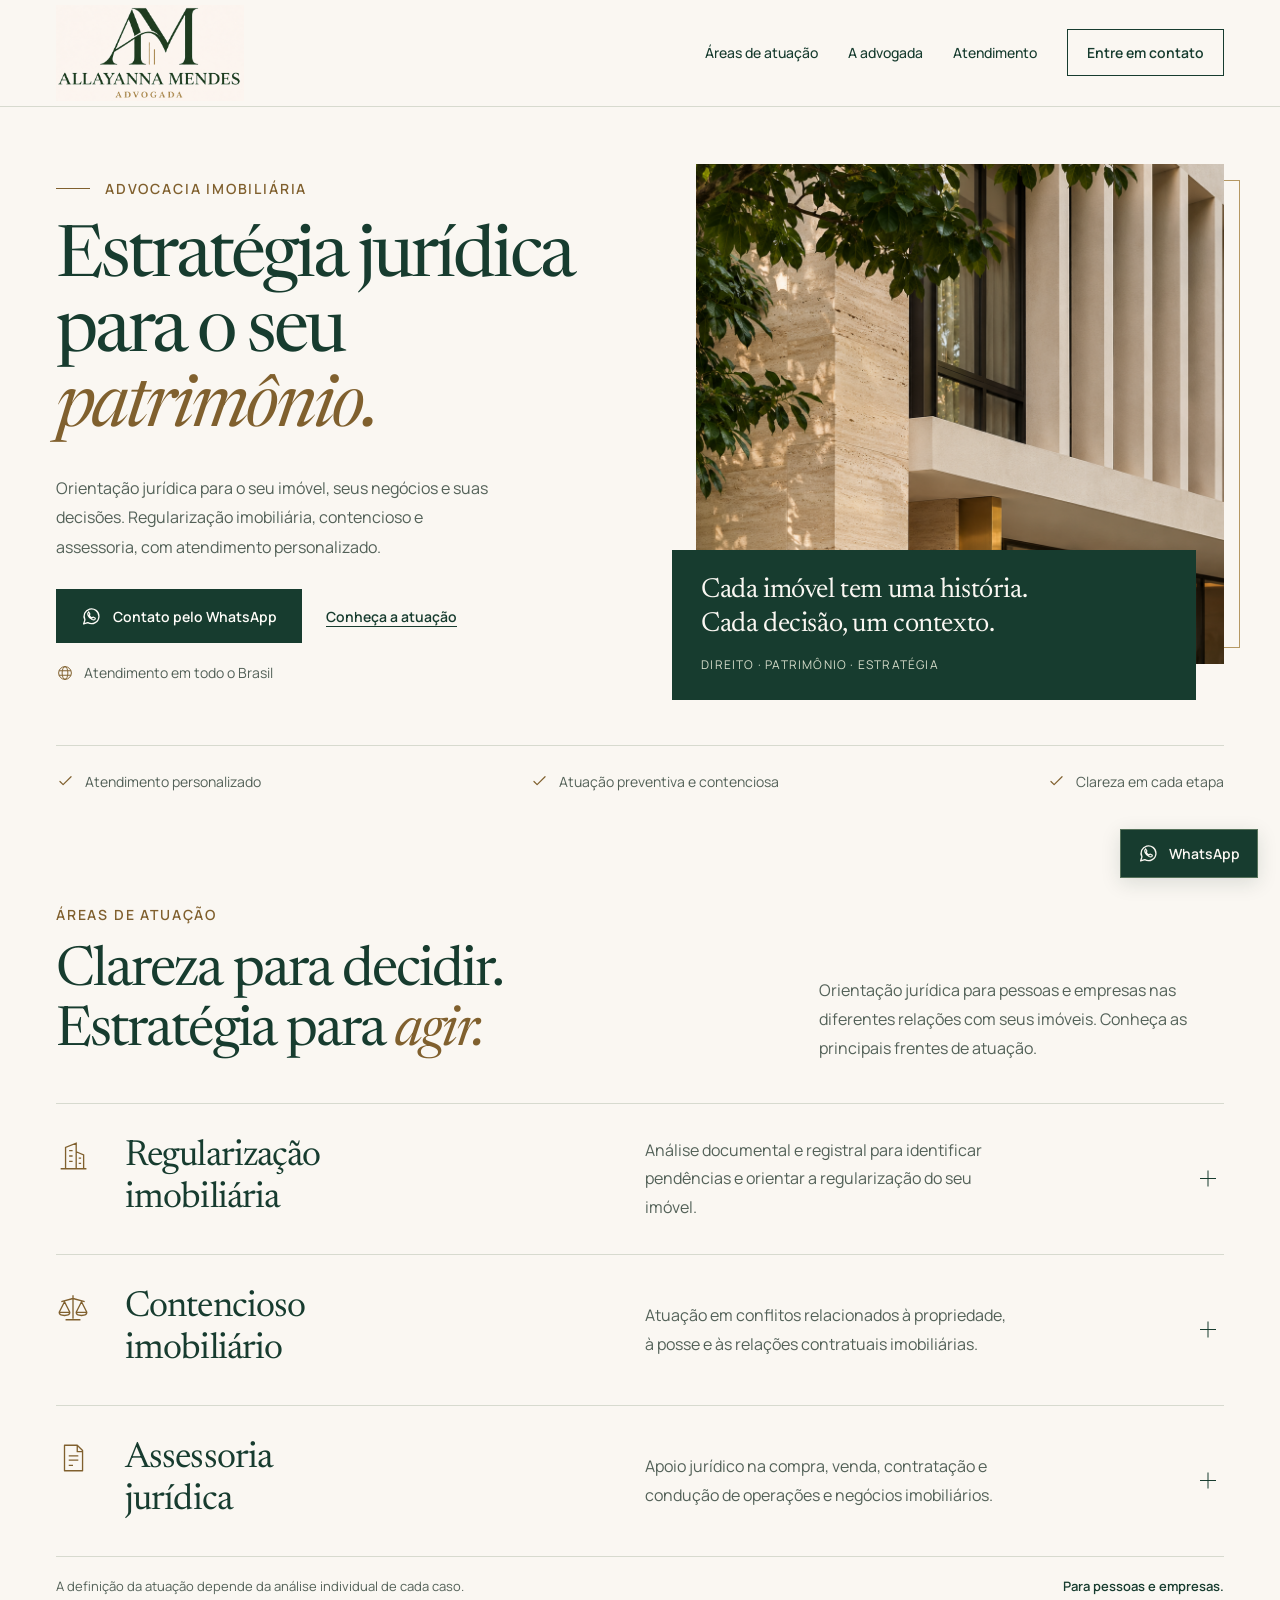
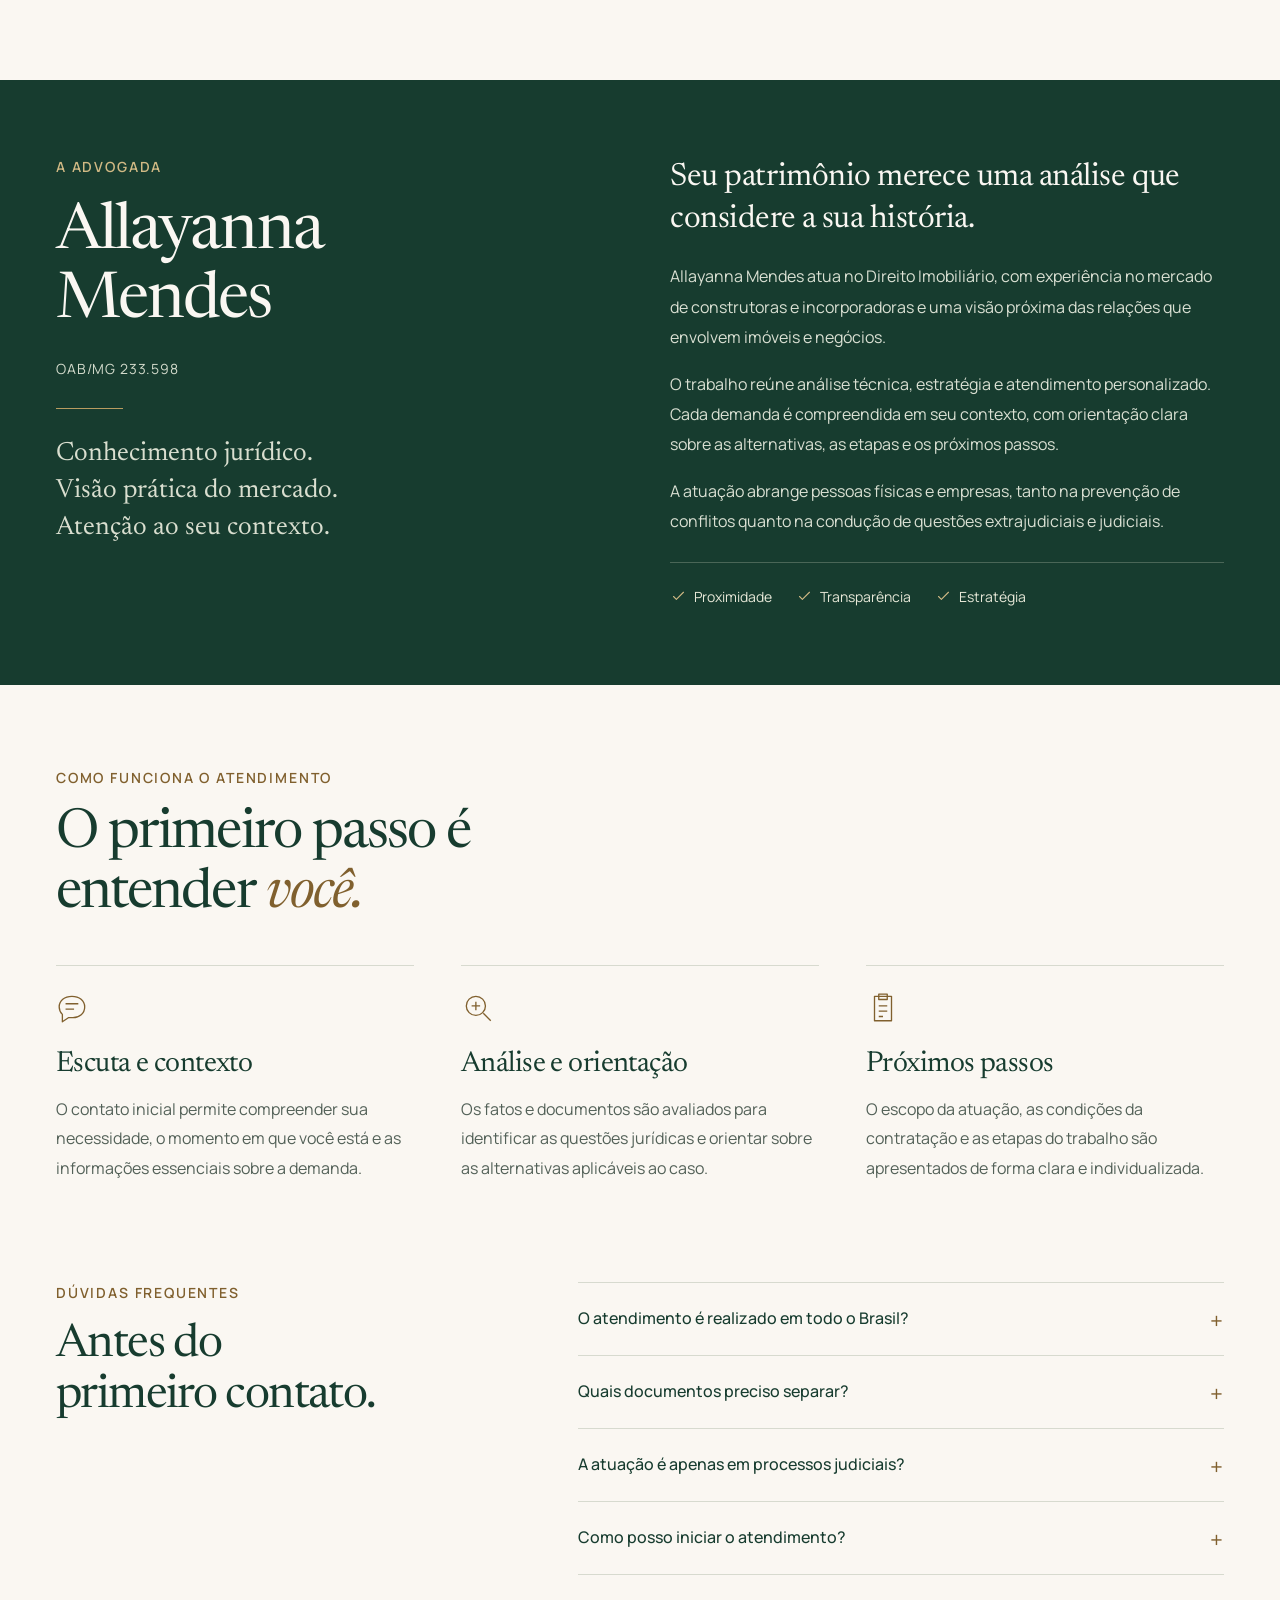
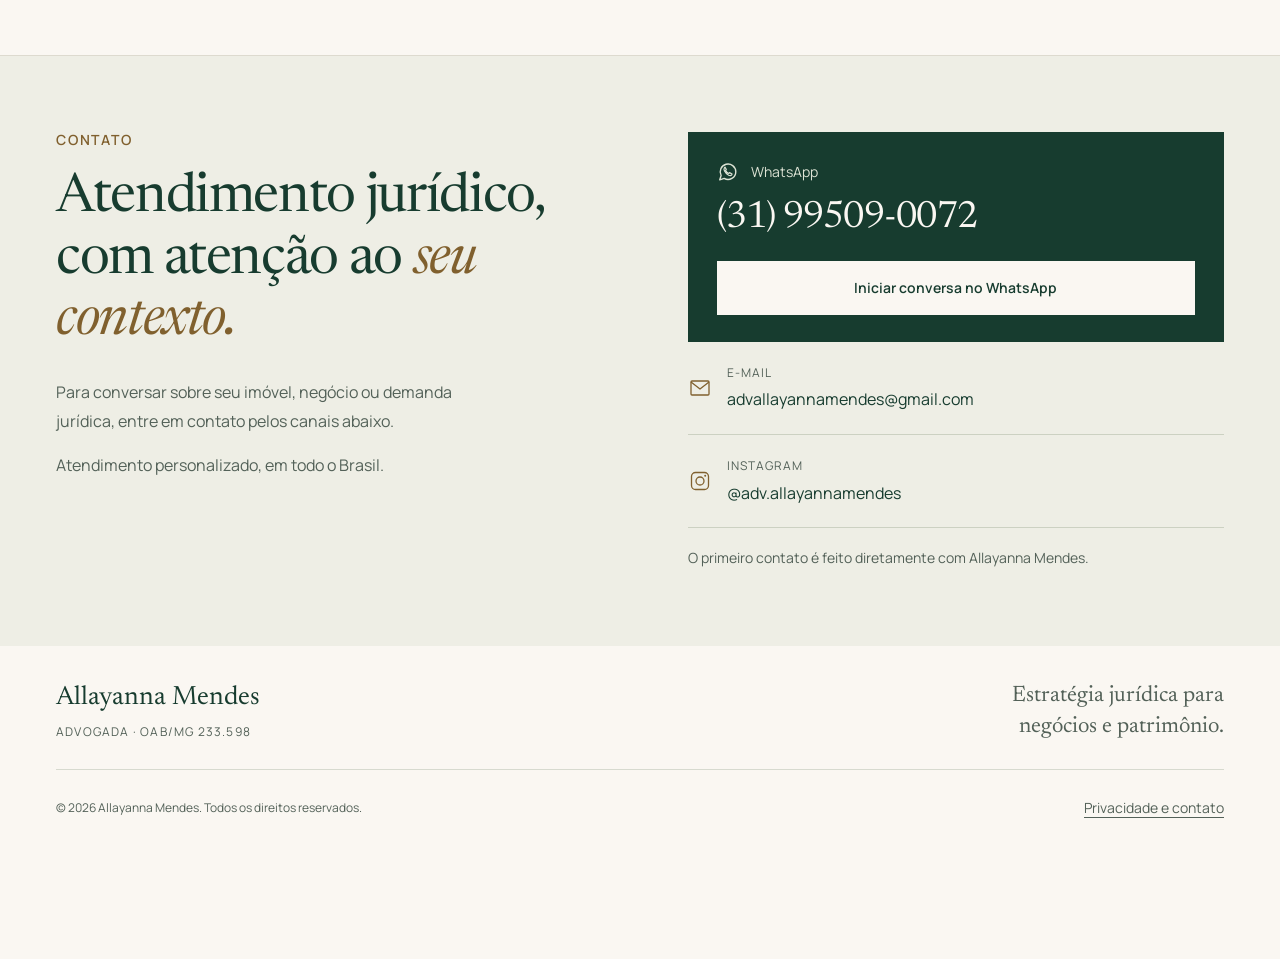
==== index.html @ 74da240c "Add files via upload" ====
<!doctype html>
<html lang="pt-BR">
<head>
  <meta charset="utf-8">
  <meta name="viewport" content="width=device-width,initial-scale=1">
  <meta name="theme-color" content="#173c2f">
  <title>Allayanna Mendes | Advogada · Direito Imobiliário</title>
  <meta name="description" content="Advocacia imobiliária com atendimento personalizado em todo o Brasil. Regularização de imóveis, contencioso e assessoria jurídica. Allayanna Mendes, OAB/MG 233.598.">
  <meta property="og:type" content="website">
  <meta property="og:locale" content="pt_BR">
  <meta property="og:title" content="Allayanna Mendes · Advogada">
  <meta property="og:description" content="Estratégia jurídica para negócios e patrimônio imobiliário. Atendimento personalizado em todo o Brasil.">
  <meta name="color-scheme" content="light">
  <meta name="site-version" content="2026.11.19-r2">
  <meta property="og:site_name" content="Allayanna Mendes · Advogada">
  <meta property="og:url" content="https://labuxa.github.io/allayannamendes/">
  <meta name="twitter:card" content="summary">
  <link rel="canonical" href="https://labuxa.github.io/allayannamendes/">
  <link rel="icon" href="data:,">
  <script type="application/ld+json">{"@context":"https://schema.org","@graph":[{"@type":"WebSite","@id":"https://labuxa.github.io/allayannamendes/#website","url":"https://labuxa.github.io/allayannamendes/","name":"Allayanna Mendes · Advogada","inLanguage":"pt-BR"},{"@type":"Person","@id":"https://labuxa.github.io/allayannamendes/#advogada","name":"Allayanna Mendes","jobTitle":"Advogada","url":"https://labuxa.github.io/allayannamendes/","telephone":"+5531995090072","email":"advallayannamendes@gmail.com","sameAs":["https://www.instagram.com/adv.allayannamendes/"]}]}</script>
  <style>
@font-face {
  font-family: Newsreader;
  src: url('[data-uri]') format('woff2');
  font-weight: 400;
  font-style: normal;
  font-display: swap;
}
@font-face {
  font-family: Newsreader;
  src: url('[data-uri]') format('woff2');
  font-weight: 400;
  font-style: italic;
  font-display: swap;
}
@font-face {
  font-family: Manrope;
  src: url('[data-uri]') format('woff2');
  font-weight: 200 800;
  font-style: normal;
  font-display: swap;
}
:root {
  --paper: #faf7f2;
  --white: #fffdf9;
  --ink: #173c2f;
  --green: #173c2f;
  --forest: #102e24;
  --gold: #a68042;
  --gold-text: #80602e;
  --muted: #536158;
  --line: #d7dacf;
  --soft: #eeeee5;
  --serif: Newsreader, Georgia, serif;
  --sans: Manrope, Arial, sans-serif;
  --header-height: 105px;
  --anchor-gap: 24px;
  --page: 1232px;
}
* { box-sizing: border-box; }
html { scroll-padding-top: calc(var(--header-height) + var(--anchor-gap)); }
body {
  margin: 0;
  color: var(--ink);
  background: var(--paper);
  font: 1rem/1.8 var(--sans);
  -webkit-font-smoothing: antialiased;
}
button, input, select, textarea { font: inherit; }
button, a, summary { -webkit-tap-highlight-color: transparent; }
button, summary { cursor: pointer; }
button, a { touch-action: manipulation; }
a { color: inherit; text-underline-offset: .25em; }
img { display: block; max-width: 100%; }
svg { display: block; flex-shrink: 0; }
[hidden] { display: none !important; }
h1, h2, h3, p { margin: 0; }
h1, h2, h3 { font-family: var(--serif); font-weight: 400; font-synthesis: none; }
p + p { margin-top: 1rem; }
em { font-weight: 400; }
::selection { background: #d6d9be; color: var(--forest); }
:where(a, button, summary):focus-visible { outline: 3px solid var(--gold-text); outline-offset: 5px; }
:where(.section-anchor, main, #inicio):focus { outline: none; }
.about-section :focus-visible, .contact-main :focus-visible { outline-color: #e4d1a4; }
.wrap { width: min(var(--page), calc(100% - 112px)); margin-inline: auto; }
.section-anchor { scroll-margin: 0; }
.eyebrow { font: 600 .875rem/1.5 var(--sans); letter-spacing: .13em; text-transform: uppercase; color: var(--gold-text); }
.eyebrow-line { display: flex; align-items: center; gap: 15px; }
.eyebrow-line::before { content: ''; width: 34px; height: 1px; background: currentColor; }
.section-title { font-size: clamp(2.7rem, 4.3vw, 4rem); line-height: 1.09; letter-spacing: -.035em; }
.section-title em { color: var(--gold-text); }
.button { display: inline-flex; align-items: center; justify-content: center; gap: 11px; min-height: 54px; padding: 14px 24px; border: 1px solid var(--green); background: var(--green); color: var(--white); font: 600 .875rem/1.5 var(--sans); text-align: center; text-decoration: none; transition: background .18s, border-color .18s; }
.button:hover { background: var(--forest); border-color: var(--forest); }
.text-link { display: inline-flex; align-items: center; min-height: 44px; font-size: .875rem; font-weight: 600; text-decoration-thickness: 1px; }
.skip { position: fixed; top: -100px; left: 16px; z-index: 100; padding: 12px 18px; background: var(--green); color: white; }
.skip:focus { top: 16px; }
.site-header { position: sticky; top: 0; z-index: 30; background: rgba(250,247,242,.98); border-bottom: 1px solid var(--line); }
html:not(.js) { scroll-padding-top: 20px; }
html:not(.js) .site-header { position: static; }
.header-inner { position: relative; display: flex; align-items: center; justify-content: space-between; min-height: 104px; gap: 24px; }
.brand { display: block; width: 188px; flex: 0 0 188px; padding-block: 5px; text-decoration: none; }
.brand-visual { display: block; width: 100%; height: auto; overflow: hidden; }
.navigation { display: flex; align-items: center; gap: 30px; }
.navigation a { position: relative; display: inline-flex; align-items: center; min-height: 46px; color: var(--ink); font-size: .875rem; font-weight: 500; text-decoration: none; }
.navigation a:not(.nav-contact)::after { content: ''; position: absolute; right: 0; bottom: 4px; left: 0; height: 1px; background: var(--gold-text); transform: scaleX(0); transform-origin: left; transition: transform .18s; }
.navigation a:hover::after, .navigation a[aria-current='location']::after { transform: scaleX(1); }
.navigation .nav-contact { padding: 10px 19px; border: 1px solid var(--ink); font-weight: 600; }
.navigation .nav-contact:hover, .navigation .nav-contact[aria-current='location'] { color: var(--white); background: var(--green); }
.menu-toggle { display: none; width: 46px; height: 46px; flex: 0 0 46px; align-items: center; justify-content: center; padding: 0; border: 1px solid var(--line); color: var(--ink); background: transparent; }
.menu-toggle .close-icon { display: none; }
.menu-toggle[aria-expanded='true'] .menu-icon { display: none; }
.menu-toggle[aria-expanded='true'] .close-icon { display: block; }
.hero { padding: 57px 0 42px; overflow: hidden; }
.hero-grid { display: grid; grid-template-columns: 1.08fr 1fr; align-items: center; gap: 70px; }
.hero-copy, .hero-art { min-width: 0; }
.hero h1 { max-width: 650px; margin: 24px 0 26px; font-size: clamp(3.5rem, 5.55vw, 5.15rem); line-height: 1.055; letter-spacing: -.04em; }
.hero h1 em { color: var(--gold-text); }
.hero-description { max-width: 445px; color: var(--muted); line-height: 1.85; }
.hero-actions { display: flex; flex-wrap: wrap; align-items: center; gap: 24px; margin-top: 27px; }
.hero-caption { display: flex; align-items: center; gap: 10px; margin-top: 17px; color: var(--muted); font-size: .875rem; }
.hero-caption svg { color: var(--gold-text); }
.hero-art { position: relative; padding-bottom: 36px; }
.hero-art::before { content: ''; position: absolute; top: 16px; right: -16px; bottom: 52px; left: 20px; z-index: 0; border: 1px solid #b59863; }
.hero-photo { position: relative; width: 100%; height: 500px; object-fit: cover; object-position: 57% center; background: #d9d9c9; }
.image-note { position: absolute; right: 28px; bottom: 0; left: -24px; padding: 24px 29px; color: var(--paper); background: var(--green); }
.image-note p { max-width: 360px; font: 400 1.72rem/1.23 var(--serif); letter-spacing: -.015em; }
.image-note .small-label { display: block; margin-top: 12px; color: #d4dbc9; font-size: .75rem; letter-spacing: .1em; text-transform: uppercase; }
.hero-bottom { display: flex; align-items: center; justify-content: space-between; gap: 22px; margin-top: 45px; padding-top: 23px; border-top: 1px solid var(--line); color: var(--muted); font-size: .875rem; }
.hero-bottom span { display: flex; align-items: center; gap: 10px; }
.hero-bottom svg { color: var(--gold-text); }
.practice-section { padding: 68px 0 82px; }
.section-intro { display: grid; grid-template-columns: 1.18fr 1fr; align-items: end; gap: 80px; margin: 18px 0 40px; }
.section-intro p { max-width: 405px; margin-left: auto; color: var(--muted); }
.practice-list { border-top: 1px solid var(--line); }
.practice { border-bottom: 1px solid var(--line); }
.practice > summary { display: grid; grid-template-columns: 44px .95fr 1fr 32px; align-items: center; gap: 25px; min-height: 150px; padding: 30px 0; list-style: none; }
.practice > summary::-webkit-details-marker { display: none; }
.practice-symbol { align-self: start; margin-top: 5px; color: var(--gold-text); }
.practice-title { display: block; font: 400 2.25rem/1.15 var(--serif); letter-spacing: -.025em; }
.practice-summary { display: block; max-width: 365px; color: var(--muted); line-height: 1.8; }
.expand { position: relative; display: block; width: 32px; height: 32px; }
.expand::before, .expand::after { content: ''; position: absolute; top: 15px; left: 8px; width: 16px; height: 1px; background: var(--green); transition: transform .18s; }
.expand::after { transform: rotate(90deg); }
.practice[open] .expand::after { transform: rotate(0); }
.practice[open] > summary { padding-bottom: 23px; }
.practice > summary:hover .practice-title { color: var(--gold-text); }
.practice-details { padding: 0 60px 30px 69px; }
.practice-details > p { max-width: 760px; color: var(--muted); }
.service-items { display: grid; grid-template-columns: 1fr 1fr; gap: 10px 30px; margin: 0; padding: 20px 0; list-style: none; }
.service-items li { position: relative; padding-left: 16px; }
.service-items li::before { content: ''; position: absolute; top: 12px; left: 0; width: 5px; height: 5px; background: var(--gold-text); }
.practice-footnote { display: flex; justify-content: space-between; gap: 25px; padding-top: 18px; color: var(--muted); font-size: .8125rem; }
.practice-footnote span:last-child { color: var(--ink); font-weight: 600; }
.about-section { padding: 76px 0; color: var(--paper); background: var(--green); }
.about-grid { display: grid; grid-template-columns: .92fr 1fr; align-items: start; gap: 105px; }
.about-section .eyebrow { color: #d0b984; }
.about-title { margin: 22px 0 20px; font-size: clamp(3.25rem, 5vw, 4.6rem); line-height: 1.07; letter-spacing: -.03em; }
.registration { color: #d2dacb; font-size: .875rem; letter-spacing: .06em; }
.about-name-rule { width: 67px; height: 1px; margin: 27px 0; background: #b89c60; }
.about-tagline { max-width: 330px; color: #d9decf; font: 400 1.65rem/1.4 var(--serif); }
.about-content { padding-top: 1px; }
.about-lead { margin-bottom: 21px; color: var(--paper); font: 400 2rem/1.3 var(--serif); letter-spacing: -.015em; }
.about-content > p:not(.about-lead) { color: #dae0d3; line-height: 1.9; }
.about-values { display: flex; flex-wrap: wrap; gap: 24px; margin-top: 25px; padding-top: 21px; border-top: 1px solid #4a6657; color: #e7e8d8; font-size: .875rem; }
.about-values span { display: flex; align-items: center; gap: 7px; }
.about-values svg { color: #d0b984; }
.process-section { padding: 82px 0 64px; }
.process-heading { max-width: 750px; margin: 17px 0 40px; }
.process-grid { display: grid; grid-template-columns: repeat(3, 1fr); gap: 47px; }
.process-item { padding-top: 25px; border-top: 1px solid var(--line); }
.process-icon { margin-bottom: 22px; color: var(--gold-text); }
.process-item h3 { margin-bottom: 12px; font-size: 1.8rem; line-height: 1.25; letter-spacing: -.02em; }
.process-item p { max-width: 355px; color: var(--muted); line-height: 1.85; }
.faq-section { padding: 35px 0 80px; }
.faq-grid { display: grid; grid-template-columns: .8fr 1.2fr; gap: 92px; }
.faq-heading .section-title { max-width: 350px; margin-top: 17px; font-size: 2.9rem; }
.faq-list { border-top: 1px solid var(--line); }
.faq-list details { border-bottom: 1px solid var(--line); }
.faq-list summary { position: relative; min-height: 72px; padding: 22px 38px 22px 0; font-weight: 500; line-height: 1.7; list-style: none; }
.faq-list summary::-webkit-details-marker { display: none; }
.faq-list summary::after { content: '+'; position: absolute; top: 19px; right: 1px; color: var(--gold-text); font-size: 1.4rem; font-weight: 400; }
.faq-list details[open] summary::after { content: '−'; }
.faq-list details p { padding: 0 30px 22px 0; color: var(--muted); line-height: 1.9; }
.contact-section { padding: 73px 0 75px; border-top: 1px solid #dddacf; background: var(--soft); }
.contact-grid { display: grid; grid-template-columns: 1fr 1fr; align-items: start; gap: 95px; }
.contact-title { margin: 18px 0 25px; font-size: clamp(2.7rem, 4.25vw, 3.85rem); line-height: 1.13; letter-spacing: -.025em; }
.contact-title em { color: var(--gold-text); }
.contact-copy { max-width: 420px; color: var(--muted); }
.contact-channels { min-width: 0; padding-top: 3px; }
.contact-main { padding: 27px 29px; color: var(--paper); background: var(--green); }
.contact-main-head { display: flex; align-items: center; gap: 12px; color: #dde3d5; font-size: .875rem; }
.contact-phone { display: inline-block; margin: 10px 0 19px; font: 400 2.35rem/1.25 var(--serif); letter-spacing: -.02em; text-decoration: none; }
.contact-main .button { width: 100%; border-color: var(--paper); color: var(--ink); background: var(--paper); }
.contact-main .button:hover { border-color: #e6e8dc; background: #e6e8dc; }
.contact-other { display: grid; }
.contact-channel { display: flex; align-items: center; gap: 15px; min-height: 91px; padding: 20px 0; border-bottom: 1px solid #ccd1c2; text-decoration: none; }
.contact-channel svg { color: var(--gold-text); }
.contact-channel > span { min-width: 0; }
.contact-channel .label { display: block; margin-bottom: 2px; color: var(--muted); font-size: .75rem; letter-spacing: .09em; text-transform: uppercase; }
.contact-channel .value { overflow-wrap: anywhere; }
.contact-channel:hover .value { text-decoration: underline; text-underline-offset: 4px; }
.contact-availability { margin-top: 17px; color: var(--muted); font-size: .875rem; }
.site-footer { padding: 35px 0 max(130px, env(safe-area-inset-bottom)); }
.footer-top { display: flex; align-items: start; justify-content: space-between; gap: 30px; padding-bottom: 26px; }
.footer-name { font: 400 1.65rem/1.3 var(--serif); }
.footer-sub { margin-top: 6px; color: var(--muted); font-size: .75rem; letter-spacing: .1em; text-transform: uppercase; }
.footer-tagline { max-width: 290px; color: var(--muted); font: 400 1.4rem/1.4 var(--serif); text-align: right; }
.footer-bottom { display: flex; align-items: center; justify-content: space-between; gap: 20px; padding-top: 15px; border-top: 1px solid var(--line); color: var(--muted); font-size: .75rem; }
.privacy-button { min-height: 44px; padding: 8px 0; border: 0; color: var(--muted); background: none; font-size: .875rem; text-decoration: underline; text-underline-offset: 4px; }
.float-contact { position: fixed; right: max(22px, env(safe-area-inset-right)); bottom: max(22px, env(safe-area-inset-bottom)); z-index: 20; display: inline-flex; align-items: center; gap: 10px; min-height: 49px; padding: 11px 17px; border: 1px solid #56725b; box-shadow: 0 5px 20px #102e2421; color: var(--paper); background: var(--green); font-size: .875rem; font-weight: 600; text-decoration: none; }
.float-contact:hover { background: var(--forest); }
.float-contact.is-suppressed { visibility: hidden; pointer-events: none; }
dialog { width: min(660px, calc(100% - 32px)); max-height: calc(100dvh - 48px); padding: 34px; border: 1px solid var(--line); color: var(--ink); background: var(--paper); overscroll-behavior: contain; }
dialog::backdrop { background: #102e24b8; }
.dialog-top { display: flex; align-items: start; justify-content: space-between; gap: 20px; margin-bottom: 23px; }
dialog h2 { font-size: 2.1rem; line-height: 1.17; }
dialog p { color: var(--muted); font-size: 1rem; }
dialog a { overflow-wrap: anywhere; }
.dialog-close { display: flex; align-items: center; justify-content: center; width: 44px; height: 44px; flex-shrink: 0; padding: 0; border: 1px solid var(--line); color: var(--ink); background: transparent; }
.privacy-content { max-width: 550px; }
.privacy-fallback { width: min(var(--page), calc(100% - 40px)); margin: 30px auto 0; }
.privacy-fallback p { color: var(--muted); }
@media (max-width: 1100px) {
  .wrap { width: calc(100% - 72px); }
  .navigation { gap: 23px; }
  .hero-grid { gap: 44px; }
  .hero h1 { font-size: clamp(3.35rem, 6.15vw, 4.3rem); }
  .hero-photo { height: 480px; }
  .image-note { right: 16px; left: -17px; padding: 23px; }
  .image-note p { font-size: 1.6rem; }
  .hero-actions { gap: 15px; }
  .hero-actions .button { padding-inline: 18px; }
  .about-grid, .contact-grid { gap: 55px; }
  .section-intro { gap: 48px; }
  .practice > summary { grid-template-columns: 36px 1fr 1fr 28px; gap: 20px; }
  .practice-title { font-size: 2rem; }
  .practice-details { padding-left: 56px; padding-right: 25px; }
  .faq-grid { gap: 50px; }
}
@media (max-width: 860px) {
  :root { --header-height: 91px; }
  .wrap { width: calc(100% - 48px); }
  .header-inner { min-height: 90px; }
  .brand { width: 164px; flex-basis: 164px; padding-block: 3px; }
  .js .menu-toggle { display: flex; }
  .navigation { gap: 14px; }
  .navigation a { font-size: .8125rem; }
  .navigation .nav-contact { padding-inline: 12px; }
  .js .navigation { display: none; position: absolute; top: 100%; right: -24px; left: -24px; max-height: calc(100dvh - var(--header-height)); overflow-y: auto; align-items: stretch; flex-direction: column; gap: 4px; padding: 14px 24px 22px; border-bottom: 1px solid var(--line); box-shadow: 0 18px 24px #102e2418; background: var(--paper); }
  .js .navigation.is-open { display: flex; }
  .navigation.is-open a { min-height: 48px; padding: 10px 0; font-size: 1rem; }
  .navigation.is-open a::after { display: none; }
  .navigation.is-open .nav-contact { justify-content: center; margin-top: 10px; padding: 12px 18px; }
  .hero { padding-top: 38px; }
  .hero-grid { gap: 35px; }
  .hero h1 { font-size: 3.45rem; }
  .hero-photo { height: 480px; }
  .hero-actions { align-items: start; flex-direction: column; gap: 8px; }
  .image-note { right: 0; left: -13px; padding: 20px; }
  .image-note p { font-size: 1.45rem; }
  .image-note .small-label { font-size: .75rem; }
  .hero-bottom { align-items: start; gap: 18px; font-size: .8125rem; }
  .hero-bottom span { align-items: start; }
  .hero-bottom svg { margin-top: 3px; }
  .section-title { font-size: 3rem; }
  .section-intro { grid-template-columns: 1fr; gap: 20px; }
  .section-intro p { max-width: 600px; margin-left: 0; }
  .practice > summary { grid-template-columns: 35px 1fr 30px; row-gap: 10px; min-height: 0; }
  .practice-symbol { grid-column: 1; grid-row: 1; margin-top: 4px; }
  .practice-summary { grid-column: 2; grid-row: 2; max-width: 550px; }
  .practice .expand { grid-column: 3; grid-row: 1; }
  .practice-title { font-size: 2.25rem; }
  .about-grid { gap: 38px; }
  .about-title { font-size: 3.7rem; }
  .about-lead { font-size: 1.8rem; }
  .about-values { gap: 14px; }
  .process-grid { gap: 25px; }
  .process-item h3 { font-size: 1.6rem; }
  .faq-grid { grid-template-columns: .8fr 1.2fr; gap: 30px; }
  .faq-heading .section-title { font-size: 2.5rem; }
  .contact-grid { gap: 35px; }
  .contact-title { font-size: 2.9rem; }
  .contact-main { padding: 23px; }
  .contact-phone { font-size: 2rem; }
  .contact-channel .value { font-size: 1rem; }
}
@media (max-width: 650px) {
  :root { --header-height: 87px; --anchor-gap: 20px; }
  .wrap { width: calc(100% - 40px); }
  .header-inner { min-height: 86px; }
  .brand { width: 158px; flex-basis: 158px; }
  .menu-toggle { width: 44px; height: 44px; flex-basis: 44px; }
  .header-inner { gap: 18px; }
  .js .navigation { right: -20px; left: -20px; padding-inline: 20px; }
  html:not(.js) .header-inner { flex-wrap: wrap; }
  html:not(.js) .navigation { width: 100%; justify-content: space-between; flex-wrap: wrap; padding-bottom: 15px; }
  .hero { padding: 31px 0 29px; }
  .hero-grid { grid-template-columns: 1fr; gap: 29px; }
  .eyebrow { font-size: .8125rem; letter-spacing: .11em; }
  .hero h1 { max-width: 510px; margin: 21px 0 20px; font-size: clamp(3rem, 12.4vw, 4.25rem); line-height: 1.09; }
  .hero-description { max-width: 490px; }
  .hero-actions { align-items: center; flex-direction: row; gap: 7px 23px; margin-top: 23px; }
  .hero-actions .button { font-size: .875rem; padding-inline: 18px; }
  .hero-caption { margin-top: 13px; font-size: .8125rem; }
  .hero-art { margin: 0 11px 0 0; padding-bottom: 36px; }
  .hero-photo { height: 330px; object-position: center 43%; }
  .hero-art::before { top: 12px; right: -11px; bottom: 49px; left: 12px; }
  .image-note { right: 18px; left: 0; padding: 21px 23px; }
  .image-note p { max-width: 340px; font-size: 1.7rem; }
  .image-note .small-label { font-size: .75rem; }
  .hero-bottom { display: grid; grid-template-columns: 1fr; gap: 12px; margin-top: 29px; padding-top: 21px; font-size: .875rem; }
  .hero-bottom span { align-items: center; gap: 11px; }
  .hero-bottom svg { margin-top: 0; }
  .practice-section { padding: 43px 0 57px; }
  .section-intro { gap: 18px; margin: 16px 0 27px; }
  .section-title { font-size: 2.8rem; line-height: 1.13; }
  .practice > summary { grid-template-columns: 26px 1fr 24px; column-gap: 13px; row-gap: 11px; padding: 25px 0; }
  .practice-symbol svg { width: 26px; height: 26px; }
  .practice-title { font-size: 2rem; }
  .practice-summary { line-height: 1.8; }
  .practice .expand { width: 24px; }
  .expand::before, .expand::after { left: 4px; }
  .practice-details { padding: 0 0 24px 39px; }
  .service-items { grid-template-columns: 1fr; gap: 10px; padding: 17px 0; }
  .practice-details .text-link { font-size: .875rem; }
  .practice-footnote { display: block; font-size: .8125rem; }
  .practice-footnote span:last-child { display: block; margin-top: 6px; }
  .about-section { padding: 54px 0; }
  .about-grid { grid-template-columns: 1fr; gap: 30px; }
  .about-title { margin-top: 20px; font-size: 3.6rem; }
  .about-name-rule { margin-block: 24px; }
  .about-tagline { max-width: 340px; font-size: 1.65rem; }
  .about-content { padding-top: 28px; border-top: 1px solid #4a6657; }
  .about-lead { font-size: 1.9rem; }
  .about-values { gap: 16px; font-size: .8125rem; }
  .process-section { padding: 58px 0 32px; }
  .process-heading { margin: 15px 0 31px; }
  .process-grid { grid-template-columns: 1fr; gap: 26px; }
  .process-item { display: grid; grid-template-columns: 31px 1fr; column-gap: 17px; padding-top: 22px; }
  .process-icon { grid-row: 1 / 3; margin-top: 3px; margin-bottom: 0; }
  .process-icon svg { width: 28px; height: 28px; }
  .process-item h3 { margin-bottom: 9px; font-size: 1.8rem; }
  .process-item p { max-width: none; }
  .faq-section { padding: 31px 0 57px; }
  .faq-grid { grid-template-columns: 1fr; gap: 25px; }
  .faq-heading .section-title { max-width: 360px; margin-top: 15px; font-size: 2.8rem; }
  .faq-list summary { padding-block: 20px; }
  .faq-list details p { padding-right: 8px; }
  .contact-section { padding: 53px 0; }
  .contact-grid { grid-template-columns: 1fr; gap: 29px; }
  .contact-title { max-width: 470px; margin-bottom: 21px; font-size: 2.8rem; }
  .contact-main { padding: 25px; }
  .contact-phone { font-size: clamp(1.5rem, 8.2vw, 2.35rem); white-space: nowrap; }
  .contact-channel .value { font-size: 1rem; }
  .contact-availability { font-size: .875rem; }
  .site-footer { padding-top: 31px; padding-bottom: max(85px, calc(env(safe-area-inset-bottom) + 30px)); }
  .footer-top { flex-direction: column; gap: 21px; padding-bottom: 21px; }
  .footer-tagline { max-width: 320px; font-size: 1.35rem; text-align: left; }
  .footer-bottom { align-items: start; flex-direction: column; gap: 6px; }
  .float-contact { right: max(16px, env(safe-area-inset-right)); bottom: max(16px, env(safe-area-inset-bottom)); min-height: 48px; padding: 10px 15px; font-size: .8125rem; }
  dialog { max-height: calc(100dvh - 32px); padding: 23px; }
  .dialog-top { gap: 12px; }
  dialog h2 { font-size: 1.85rem; }
}
@media (prefers-reduced-motion: reduce) {
  *, *::before, *::after { transition: none !important; animation: none !important; }
}
@media print {
  .site-header { position: static; }
  .menu-toggle, .navigation, .float-contact, .hero-actions, .privacy-button { display: none !important; }
  .wrap { width: 100%; }
  body { font-size: 11pt; background: white; }
  .hero, .practice-section, .about-section, .process-section, .faq-section, .contact-section { padding-block: 24px; }
  .hero-grid { gap: 28px; }
  .hero h1 { font-size: 36pt; }
  .hero-photo { height: 310px; }
  .hero-bottom { margin-top: 20px; }
  .section-title { font-size: 28pt; }
  .about-section { background: #eeeee5; color: var(--ink); }
  .about-section p, .about-section .eyebrow, .about-values { color: var(--ink); }
  .practice > summary { padding-block: 18px; }
  .practice-title { font-size: 22pt; }
  .contact-grid { gap: 30px; }
  .site-footer { padding-bottom: 0; }
  a { text-decoration: none; }
}

</style>
</head>
<body>
  <svg xmlns="http://www.w3.org/2000/svg" aria-hidden="true" style="position:absolute;width:0;height:0;overflow:hidden"><defs>
    <symbol id="icon-whatsapp" viewBox="0 0 24 24"><path d="M20.5 11.6a8.5 8.5 0 0 1-12.7 7.4L3 20.5l1.5-4.7a8.5 8.5 0 1 1 16-4.2Z" fill="none" stroke="currentColor" stroke-width="1.5" stroke-linejoin="round"/><path d="M8.1 7.6c-.7.8-.6 2 .1 3.4a10 10 0 0 0 4.5 4.5c1.4.6 2.5.6 3.3-.3l.4-1.1-2.7-1.4-.9 1c-1.9-.8-2.7-1.7-3.5-3.5l.9-1-1.5-2.5Z" fill="none" stroke="currentColor" stroke-width="1.3" stroke-linecap="round" stroke-linejoin="round"/></symbol>
    <symbol id="icon-globe" viewBox="0 0 24 24"><circle cx="12" cy="12" r="8.5" fill="none" stroke="currentColor" stroke-width="1.3"/><ellipse cx="12" cy="12" rx="3.8" ry="8.5" fill="none" stroke="currentColor" stroke-width="1.3"/><path d="M4 9h16M4 15h16" fill="none" stroke="currentColor" stroke-width="1.3"/></symbol>
    <symbol id="icon-building" viewBox="0 0 32 32"><path d="M5 28h23M9 28V8l10-4v24M19 12l7 3v13M13 11h2M13 16h2M13 21h2M22 18h1M22 23h1" fill="none" stroke="currentColor" stroke-width="1.25" stroke-linecap="square" stroke-linejoin="miter"/></symbol>
    <symbol id="icon-balance" viewBox="0 0 32 32"><path d="M16 5v22M9 28h14M5 11l11-3 11 3M8 11 3 21h10L8 11ZM24 11l-5 10h10l-5-10ZM3 21c0 4 10 4 10 0M19 21c0 4 10 4 10 0" fill="none" stroke="currentColor" stroke-width="1.25" stroke-linejoin="round"/></symbol>
    <symbol id="icon-contract" viewBox="0 0 32 32"><path d="M8 4h12l5 5v19H8ZM20 4v6h5M12 14h9M12 18h9M12 23h4" fill="none" stroke="currentColor" stroke-width="1.25" stroke-linejoin="round"/></symbol>
    <symbol id="icon-check" viewBox="0 0 24 24"><path d="m5 12 4 4L19 6" fill="none" stroke="currentColor" stroke-width="1.5" stroke-linecap="round" stroke-linejoin="round"/></symbol>
    <symbol id="icon-listen" viewBox="0 0 32 32"><path d="M27 15c0 6-5 10-11 10h-4l-6 4v-7a10 10 0 0 1-3-7C3 9 8 5 15 5s12 4 12 10Z" fill="none" stroke="currentColor" stroke-width="1.25" stroke-linejoin="round"/><path d="M9 12h12M9 17h8" stroke="currentColor" stroke-width="1.25"/></symbol>
    <symbol id="icon-search" viewBox="0 0 32 32"><circle cx="14" cy="14" r="9" fill="none" stroke="currentColor" stroke-width="1.25"/><path d="m21 21 7 7M10 14h8M14 10v8" stroke="currentColor" stroke-width="1.25"/></symbol>
    <symbol id="icon-plan" viewBox="0 0 32 32"><path d="M8 5h16v23H8ZM12 3h8v5h-8ZM12 14h8M12 19h8M12 24h4" fill="none" stroke="currentColor" stroke-width="1.25" stroke-linejoin="round"/></symbol>
    <symbol id="icon-mail" viewBox="0 0 24 24"><rect x="3" y="5" width="18" height="14" rx="1" fill="none" stroke="currentColor" stroke-width="1.3"/><path d="m3 6 9 7 9-7" fill="none" stroke="currentColor" stroke-width="1.3" stroke-linejoin="round"/></symbol>
    <symbol id="icon-instagram" viewBox="0 0 24 24"><rect x="3.5" y="3.5" width="17" height="17" rx="4" fill="none" stroke="currentColor" stroke-width="1.3"/><circle cx="12" cy="12" r="4" fill="none" stroke="currentColor" stroke-width="1.3"/><circle cx="17.2" cy="6.8" r="1" fill="currentColor"/></symbol>
  </defs></svg>
  <a class="skip" href="#conteudo">Ir para o conteúdo</a>
  <header class="site-header">
    <div class="wrap header-inner">
      <a class="brand" href="#inicio" aria-label="Allayanna Mendes, Advogada — início"><svg class="brand-visual" viewBox="200 215 1150 585" role="img" aria-labelledby="brand-title"><title id="brand-title">Allayanna Mendes · Advogada</title><image href="[data-uri]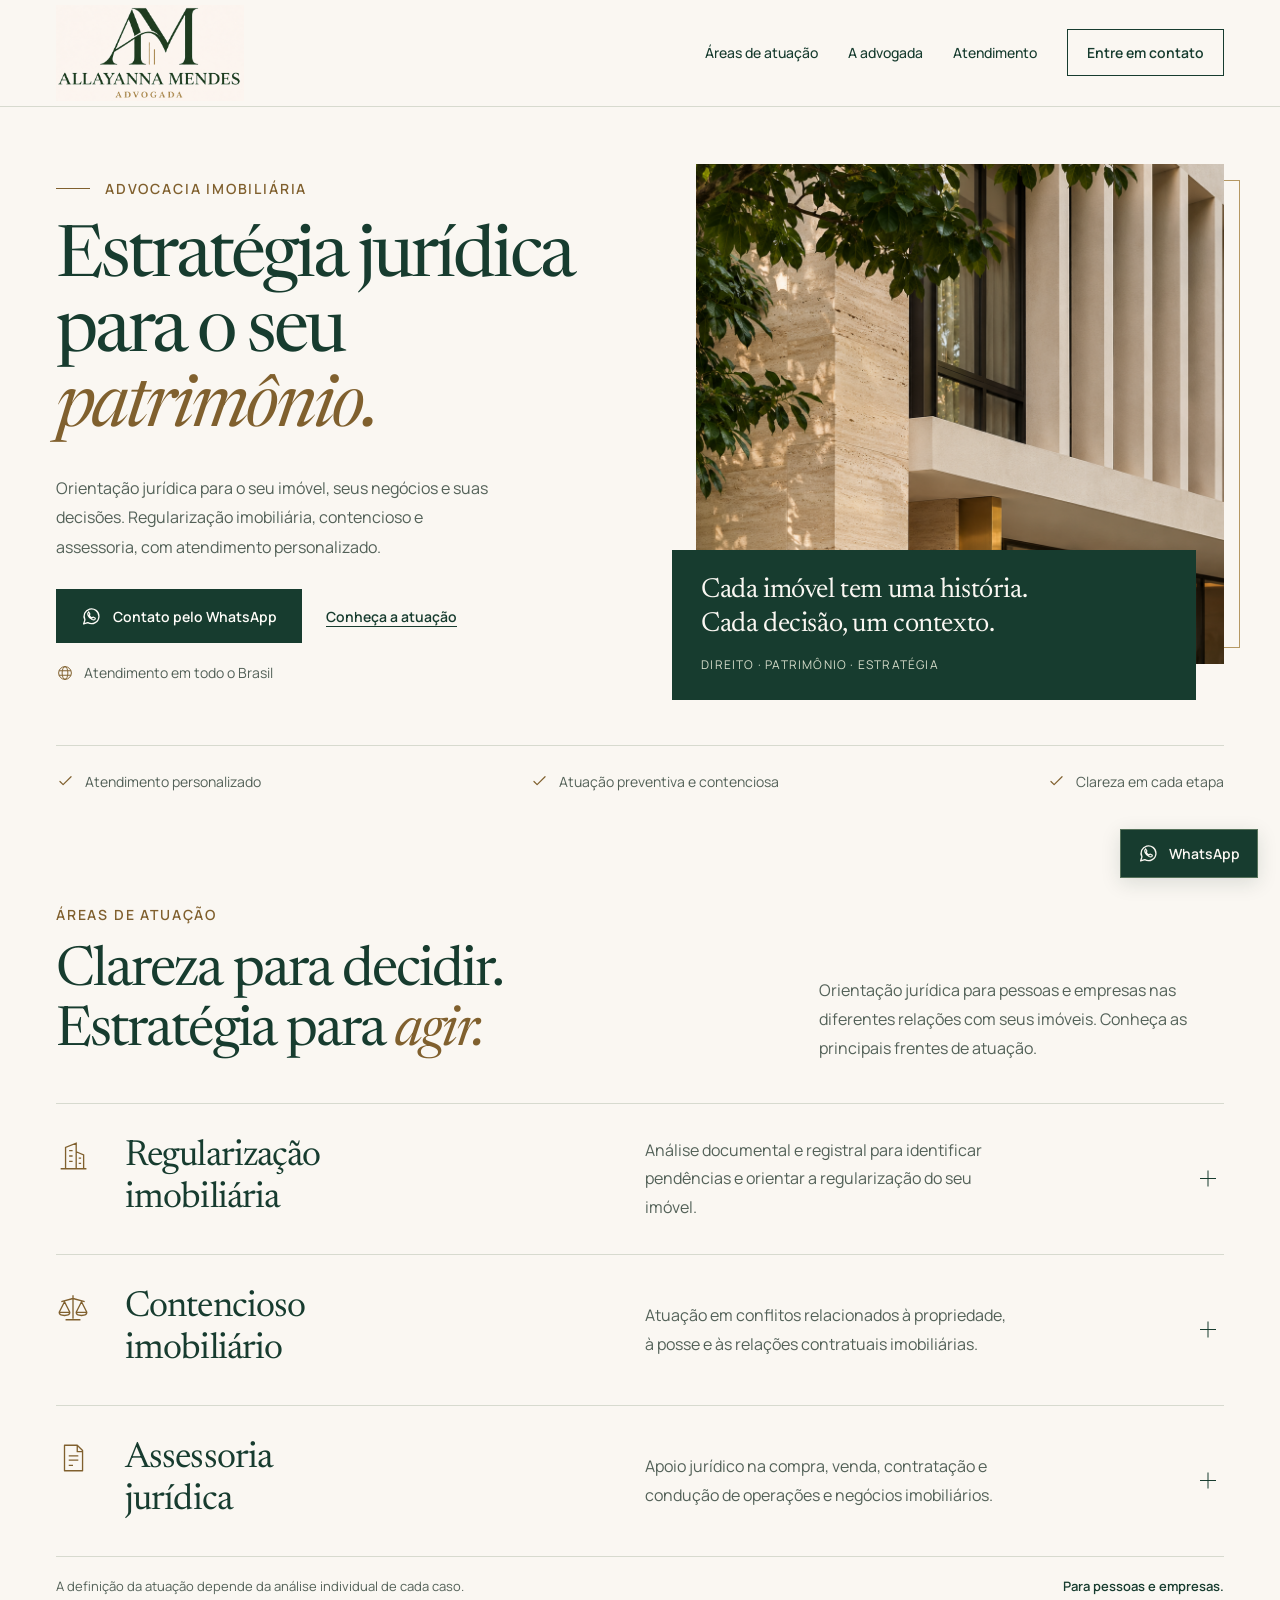
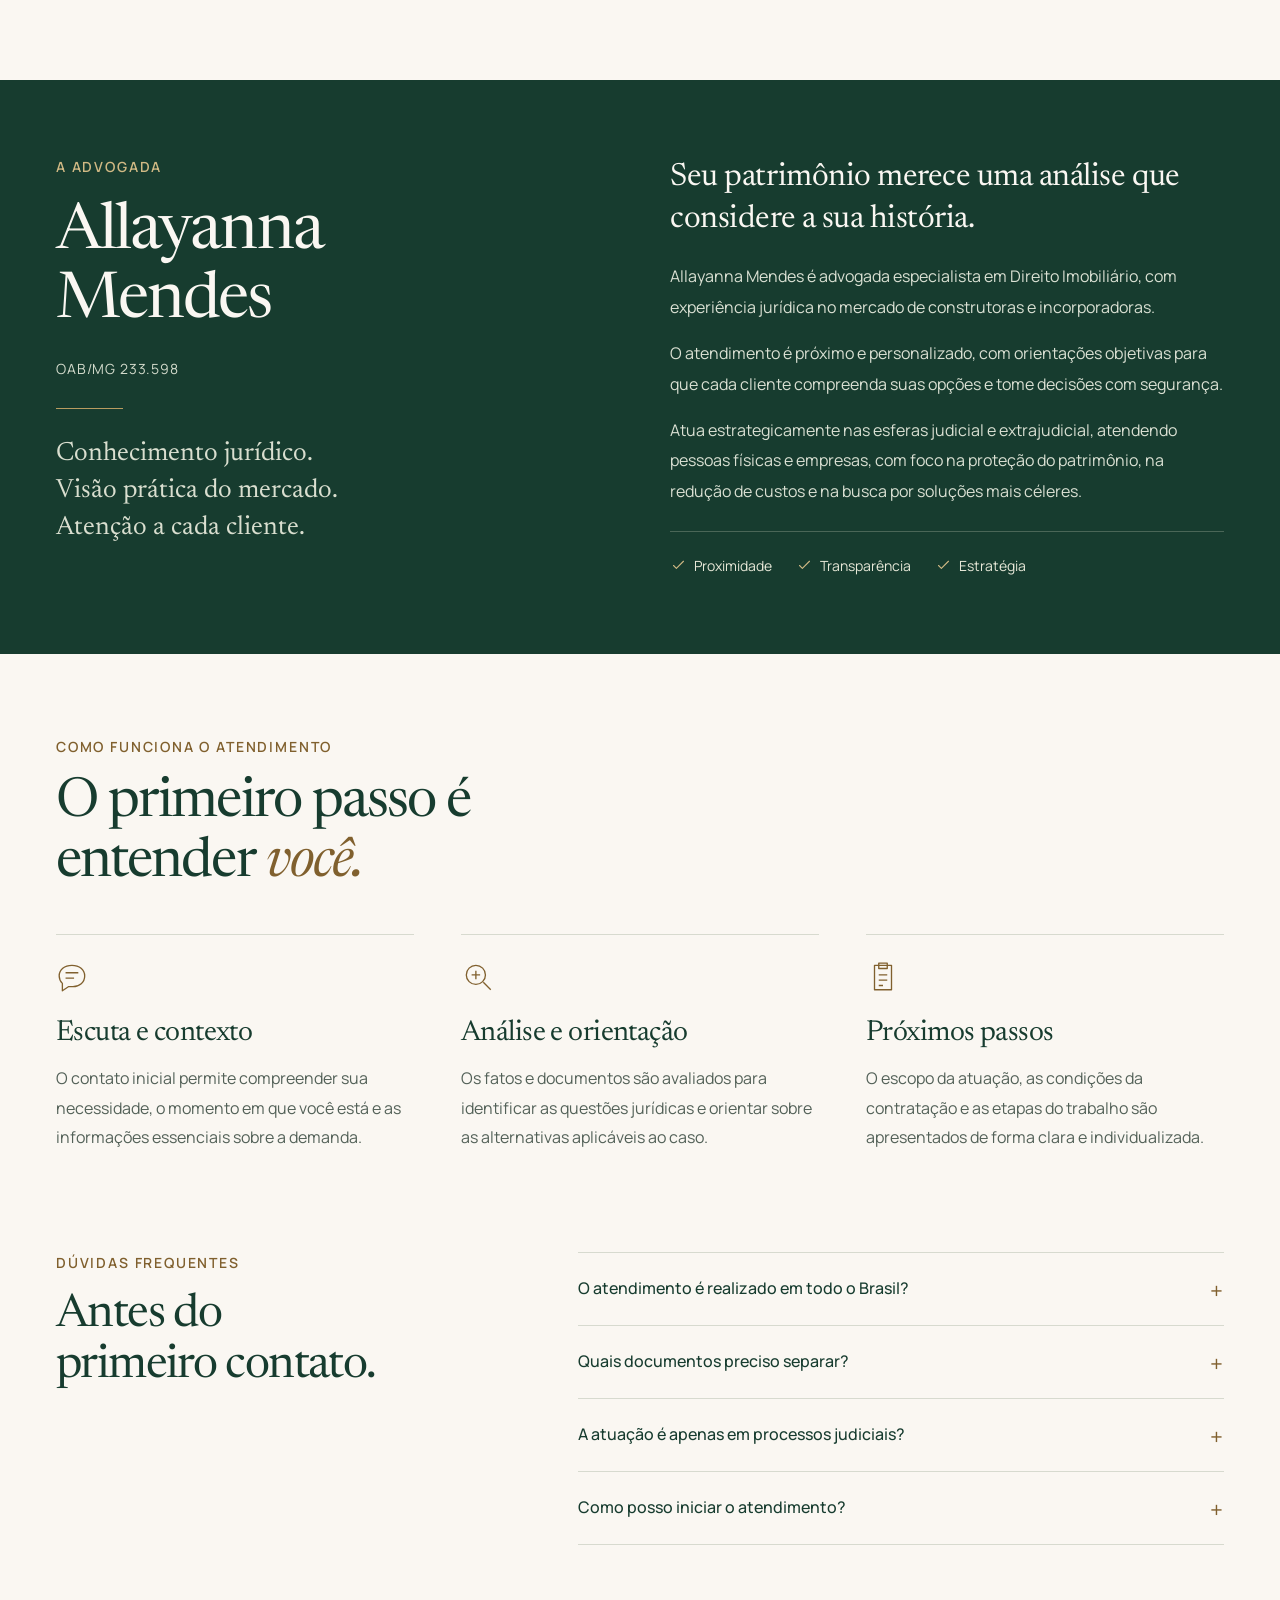
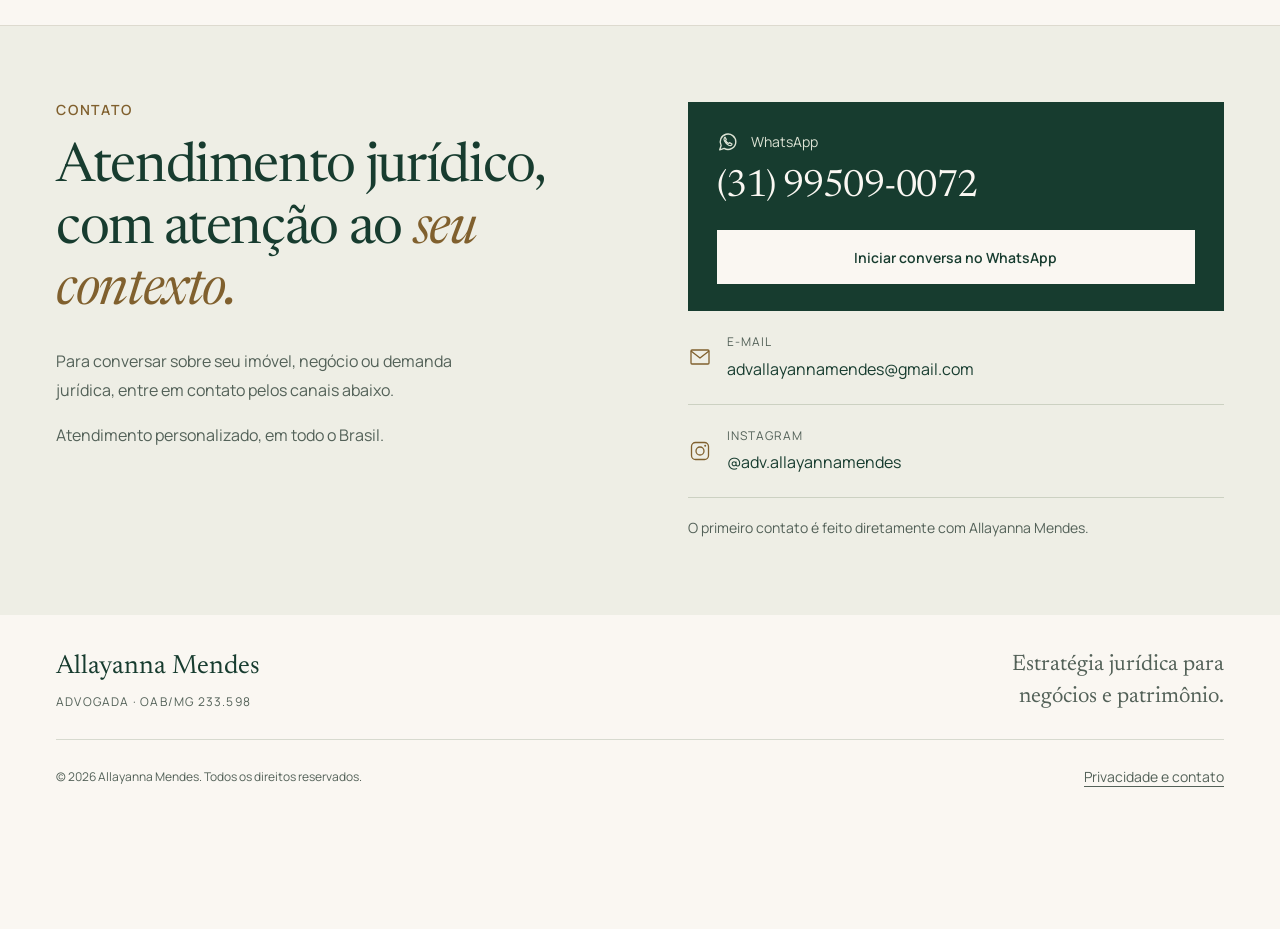
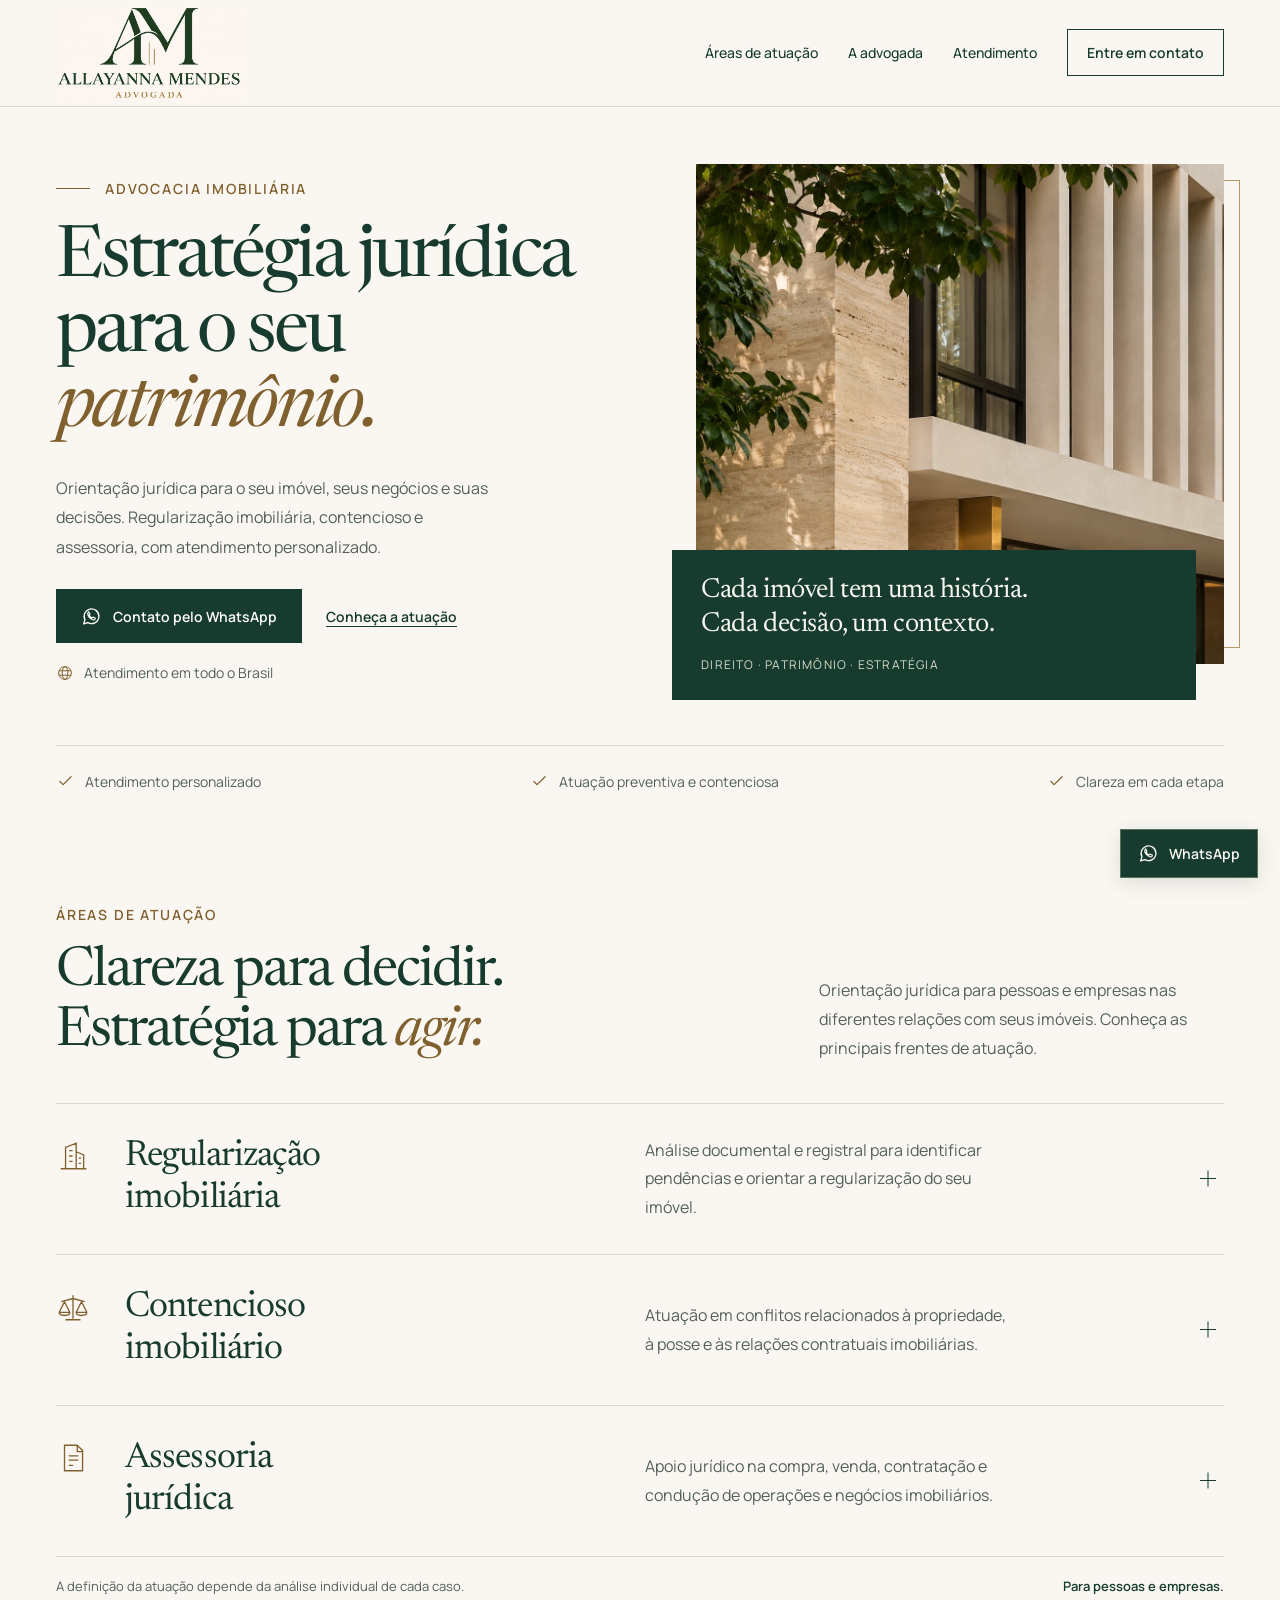
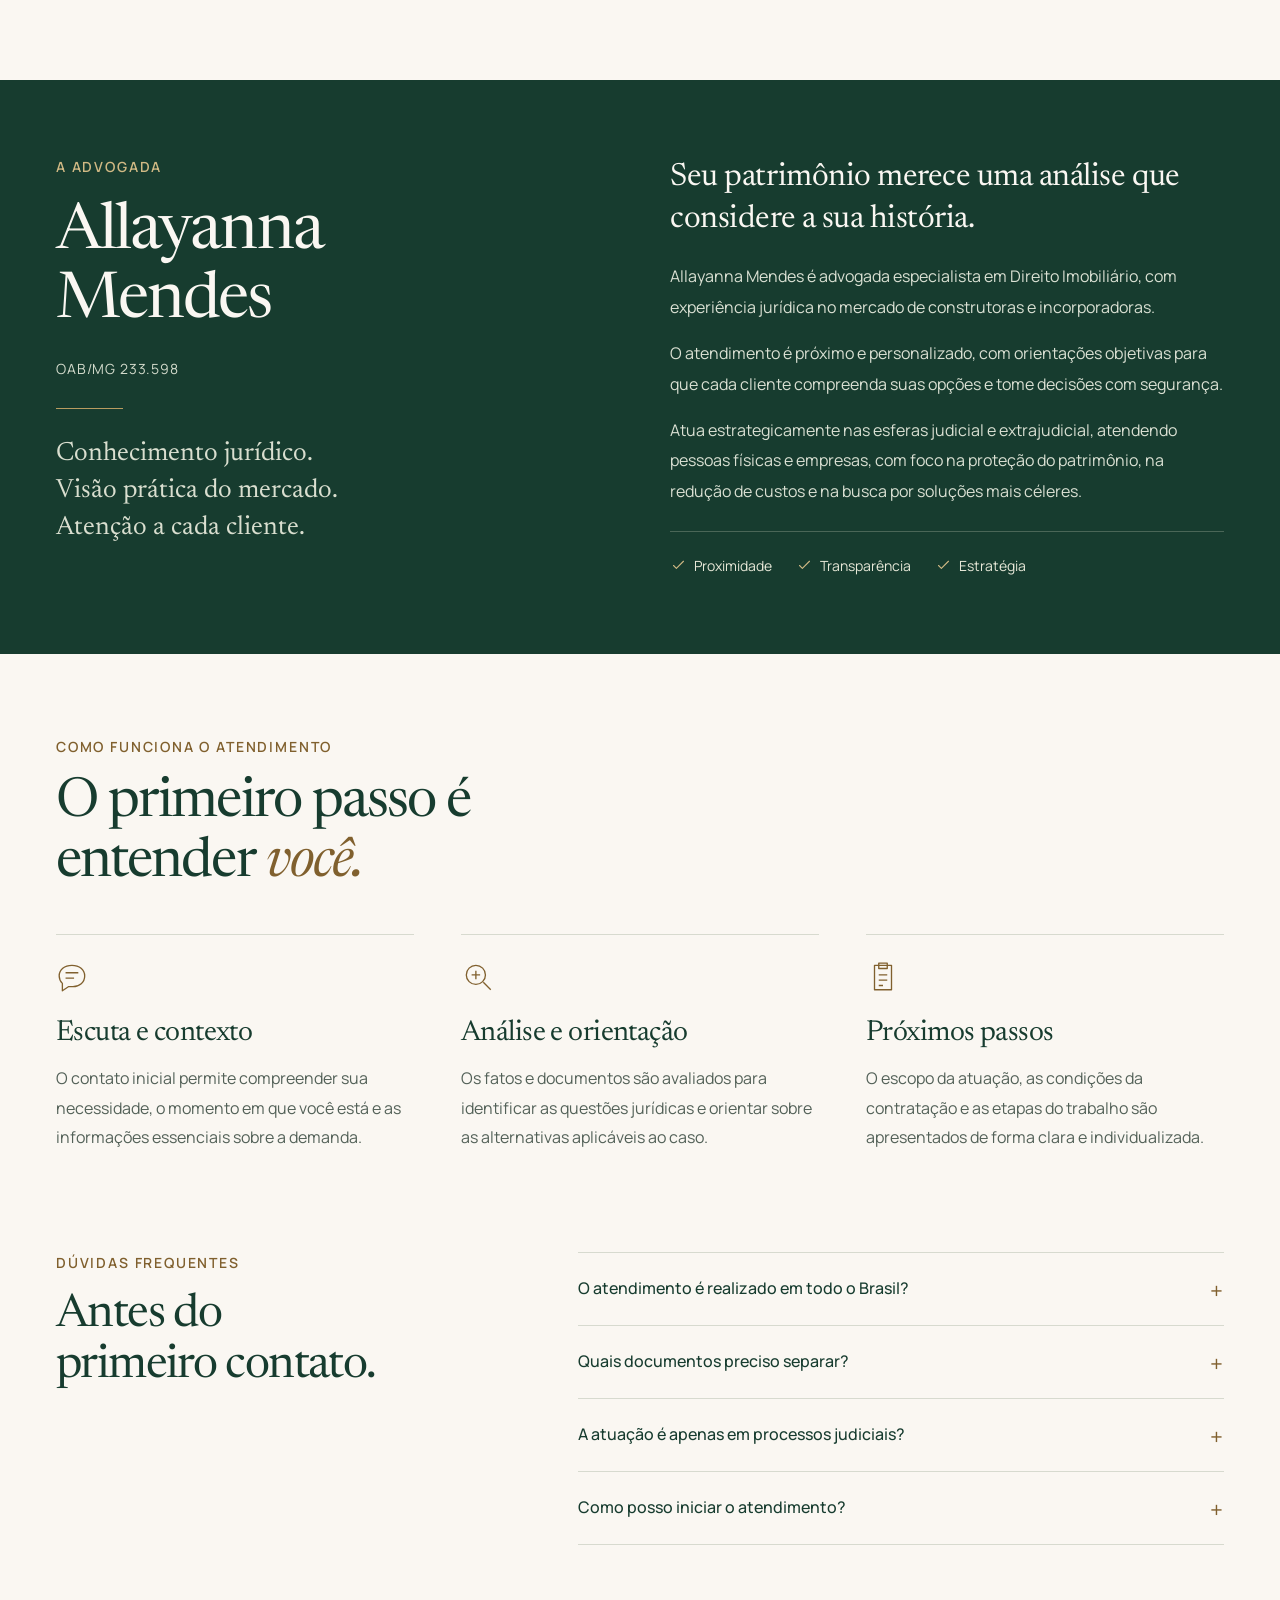
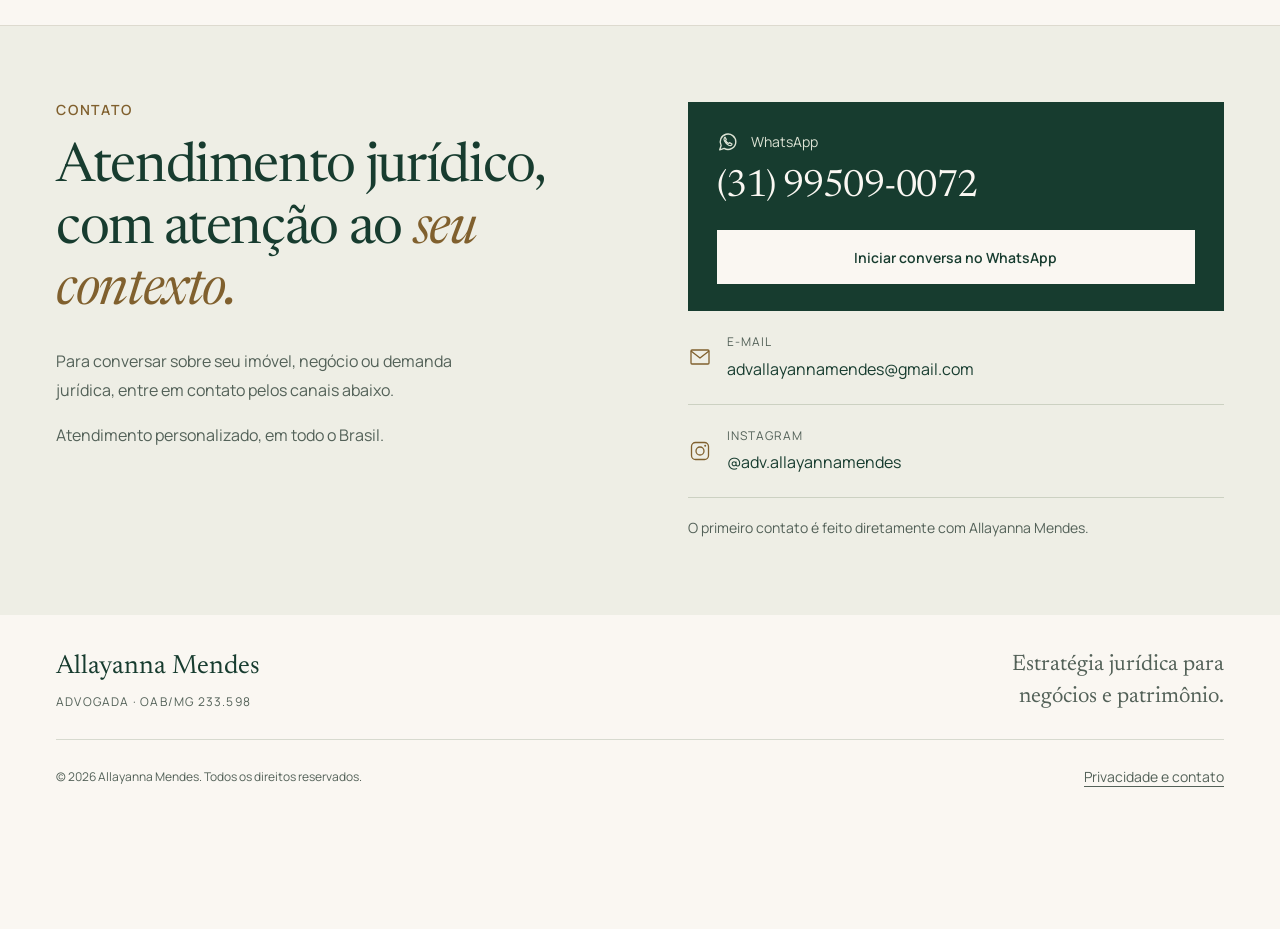
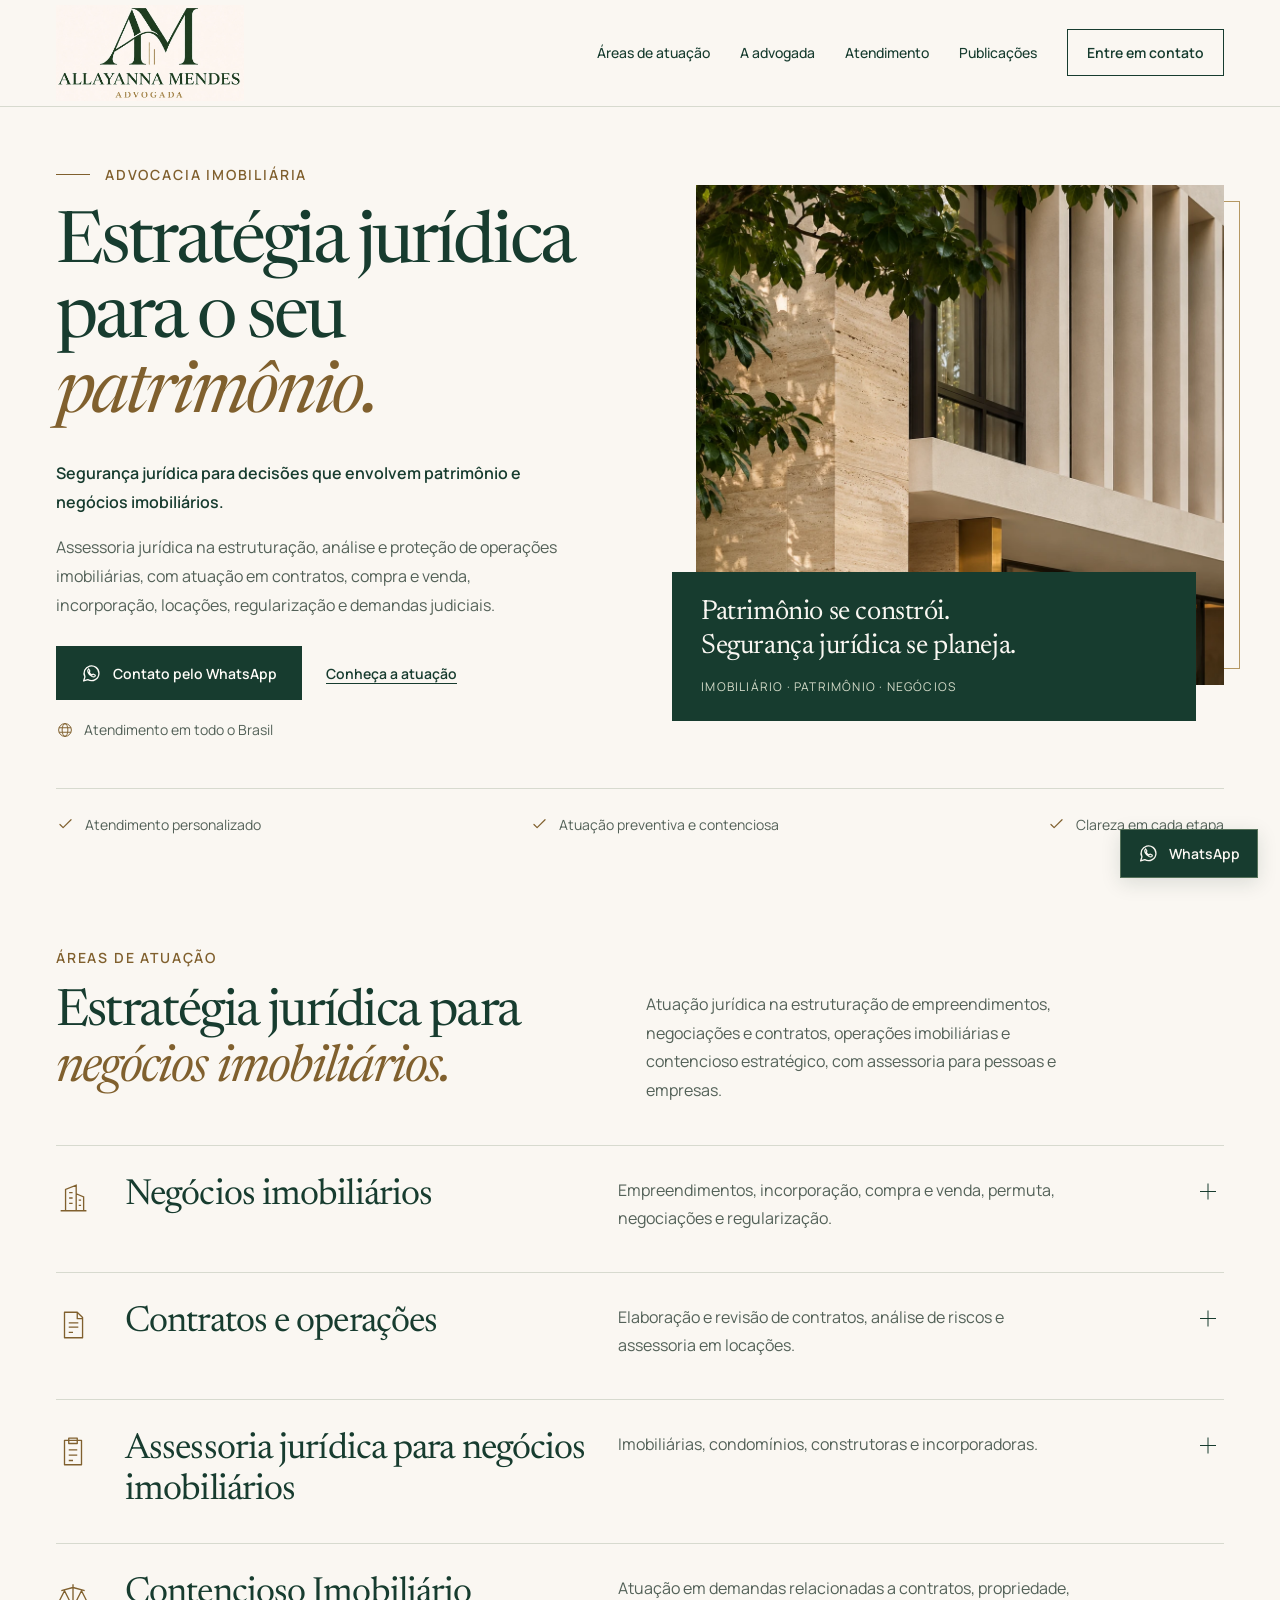
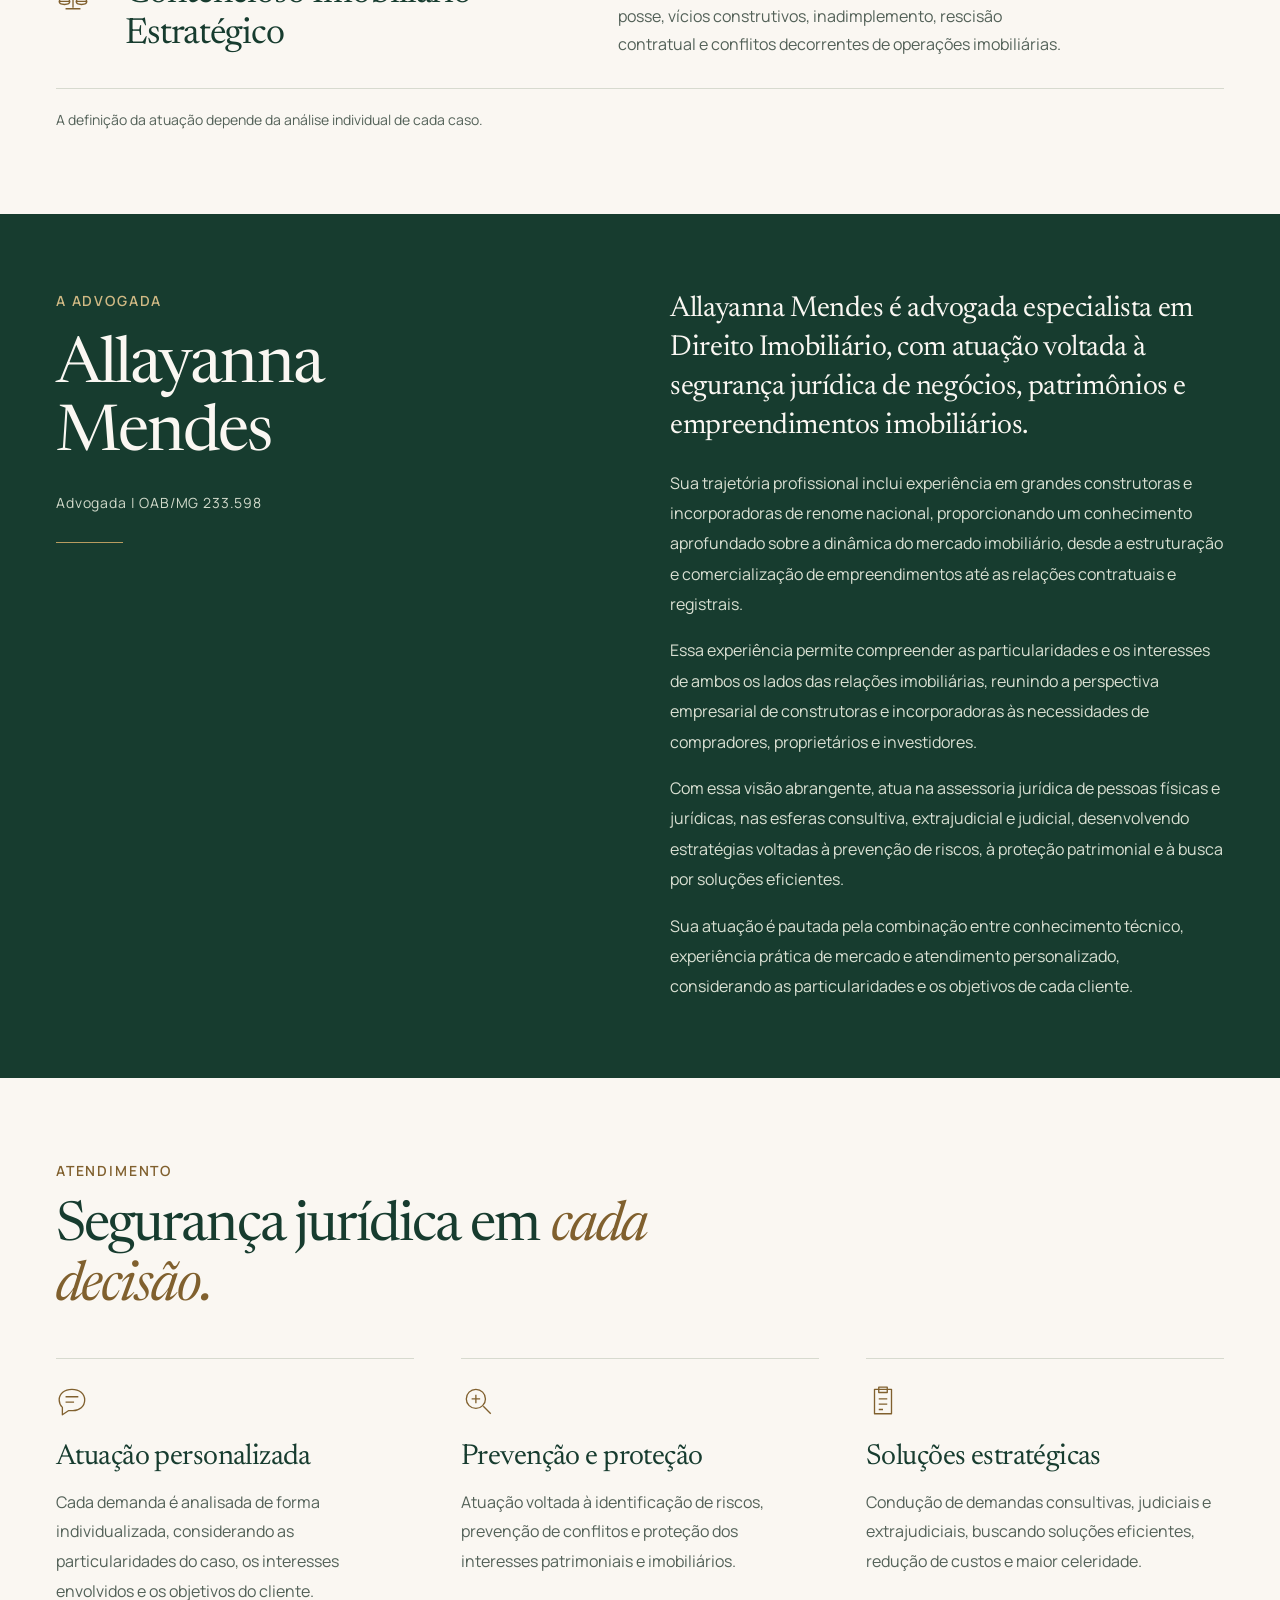
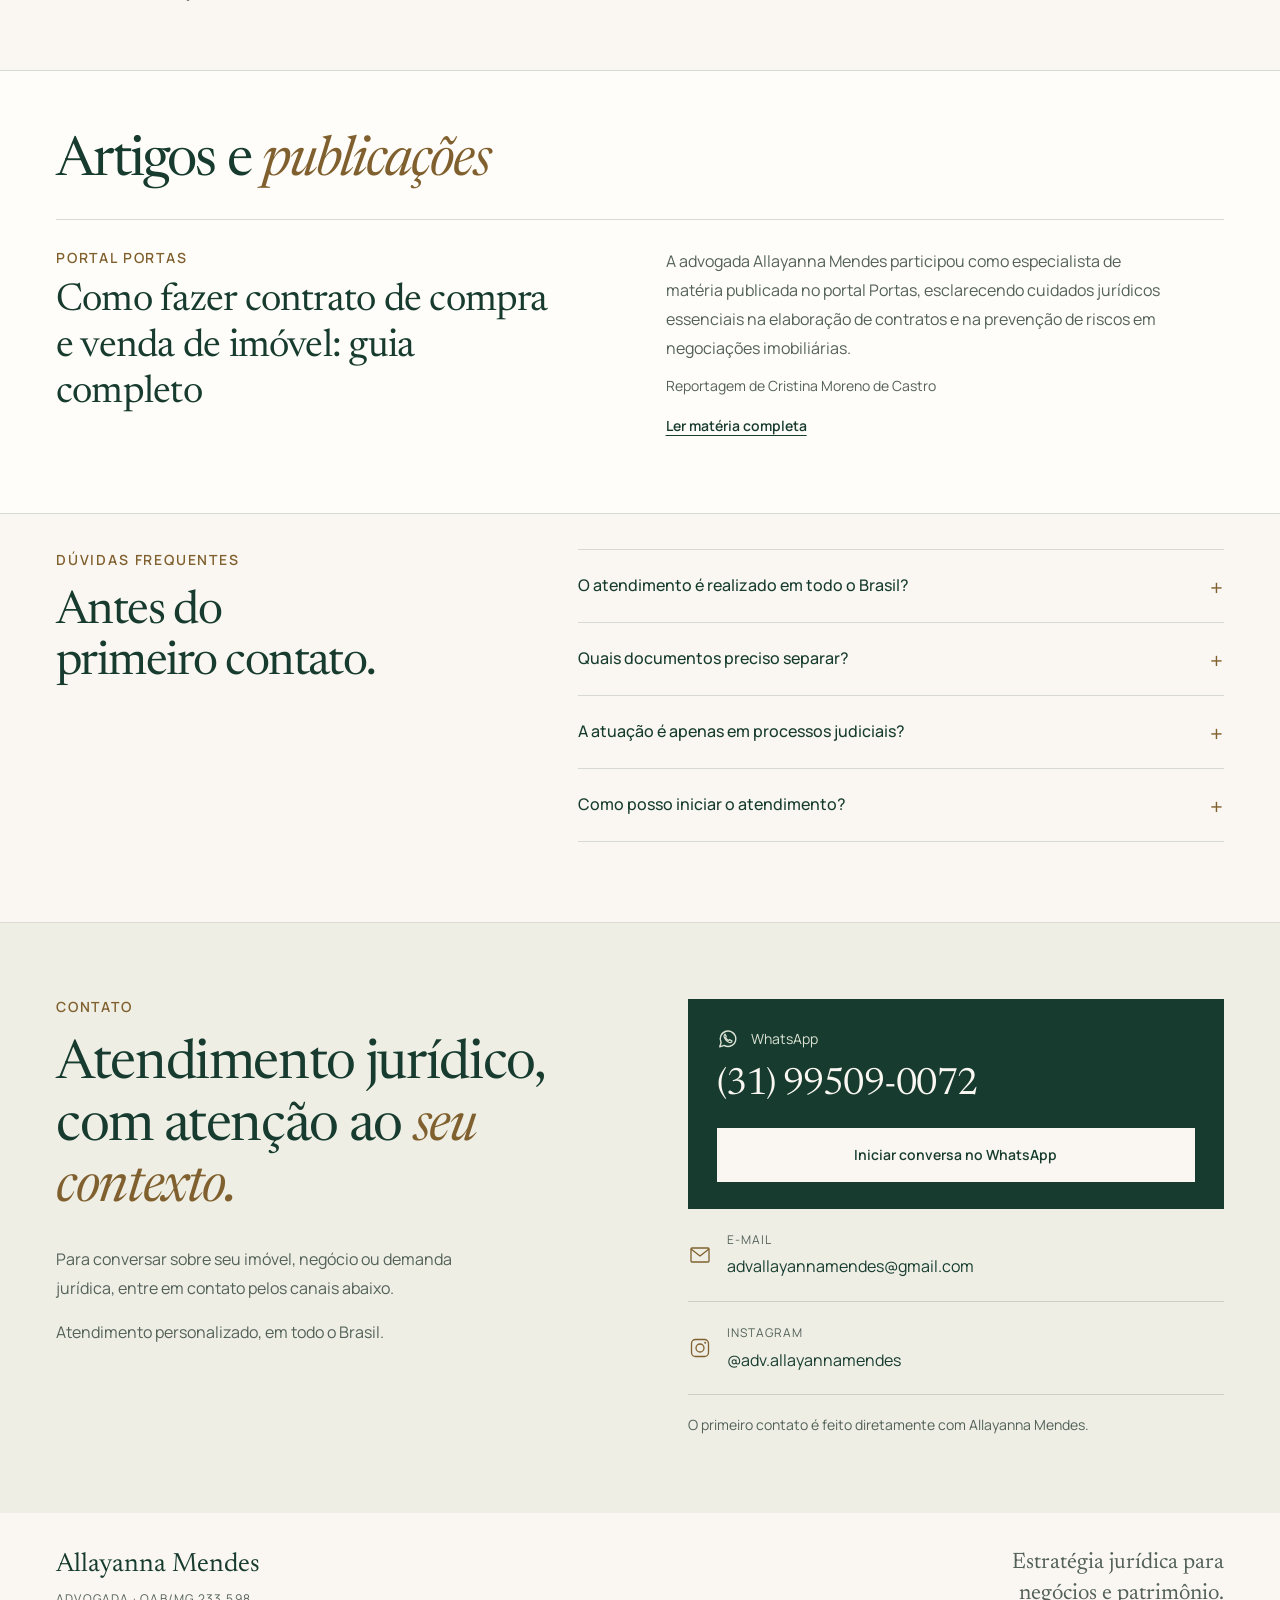
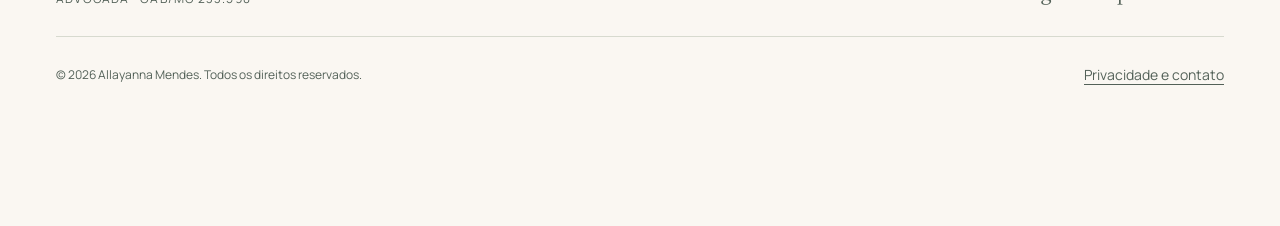
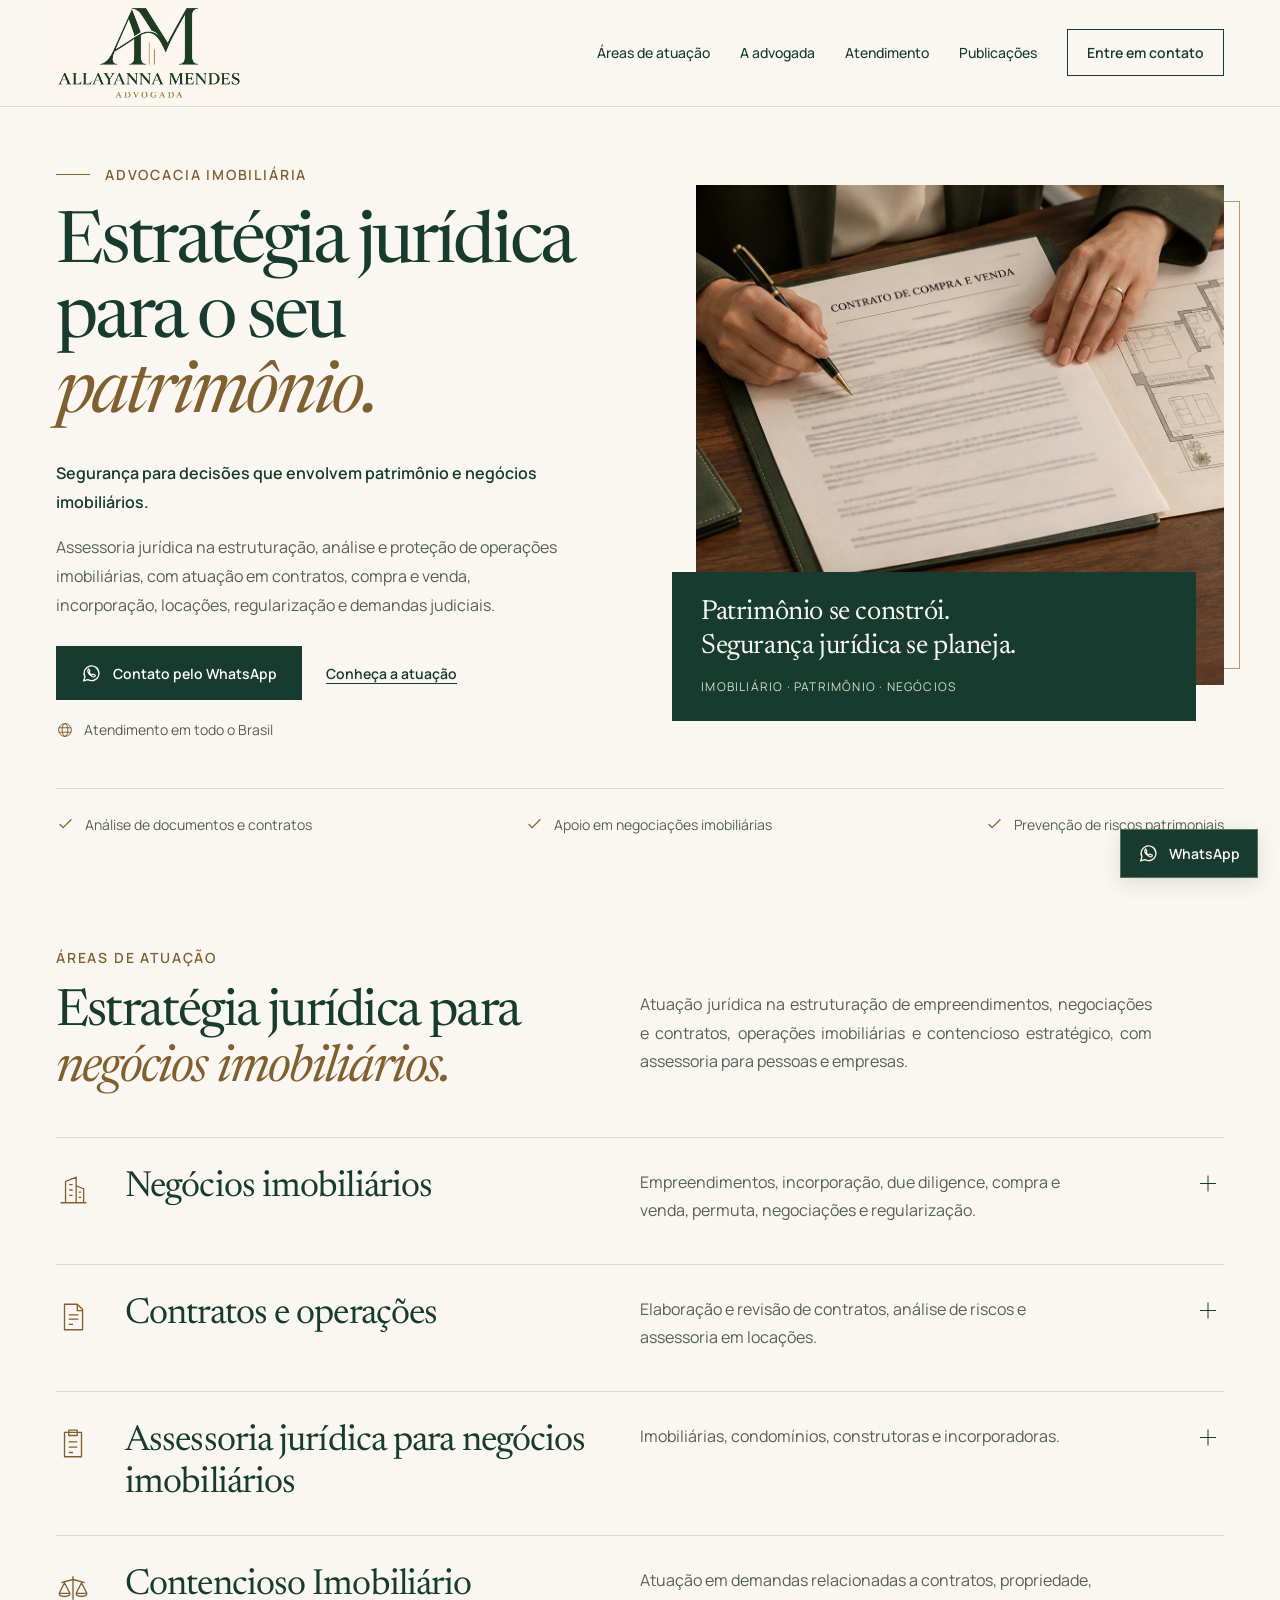
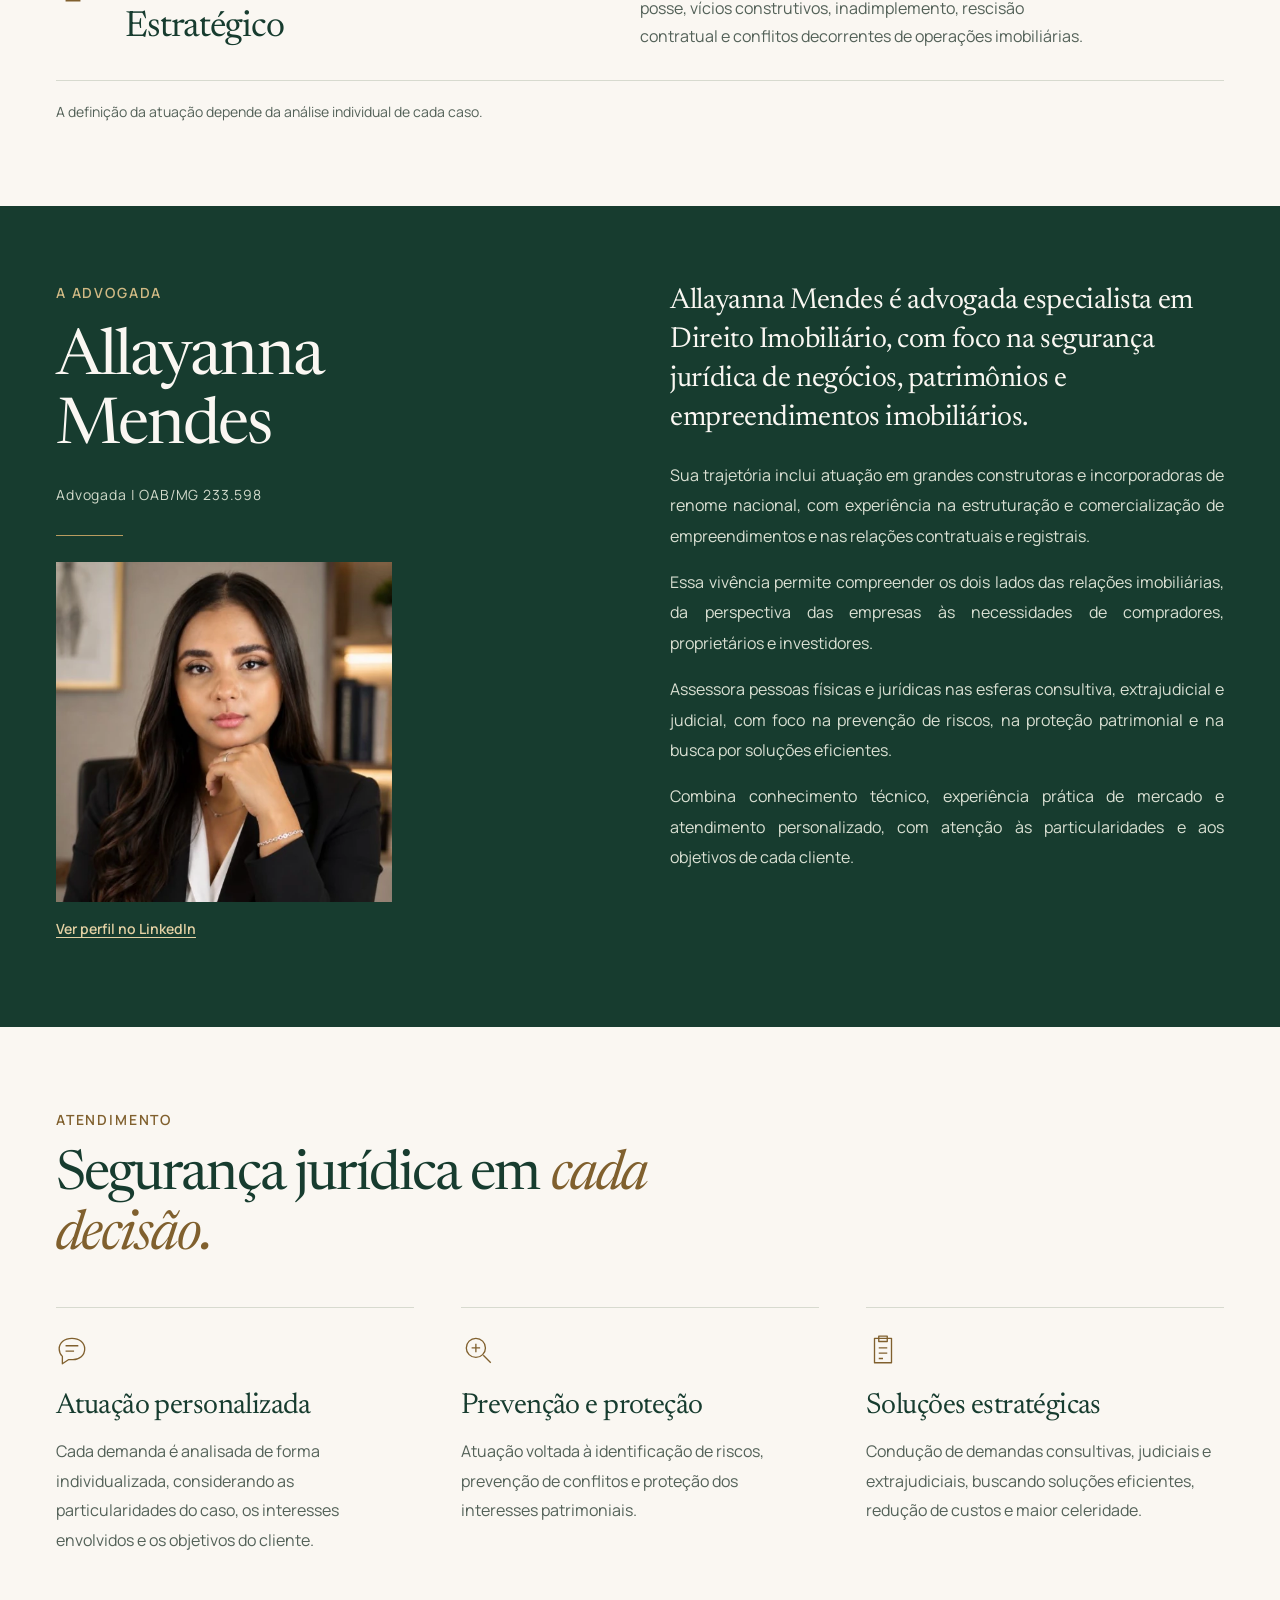
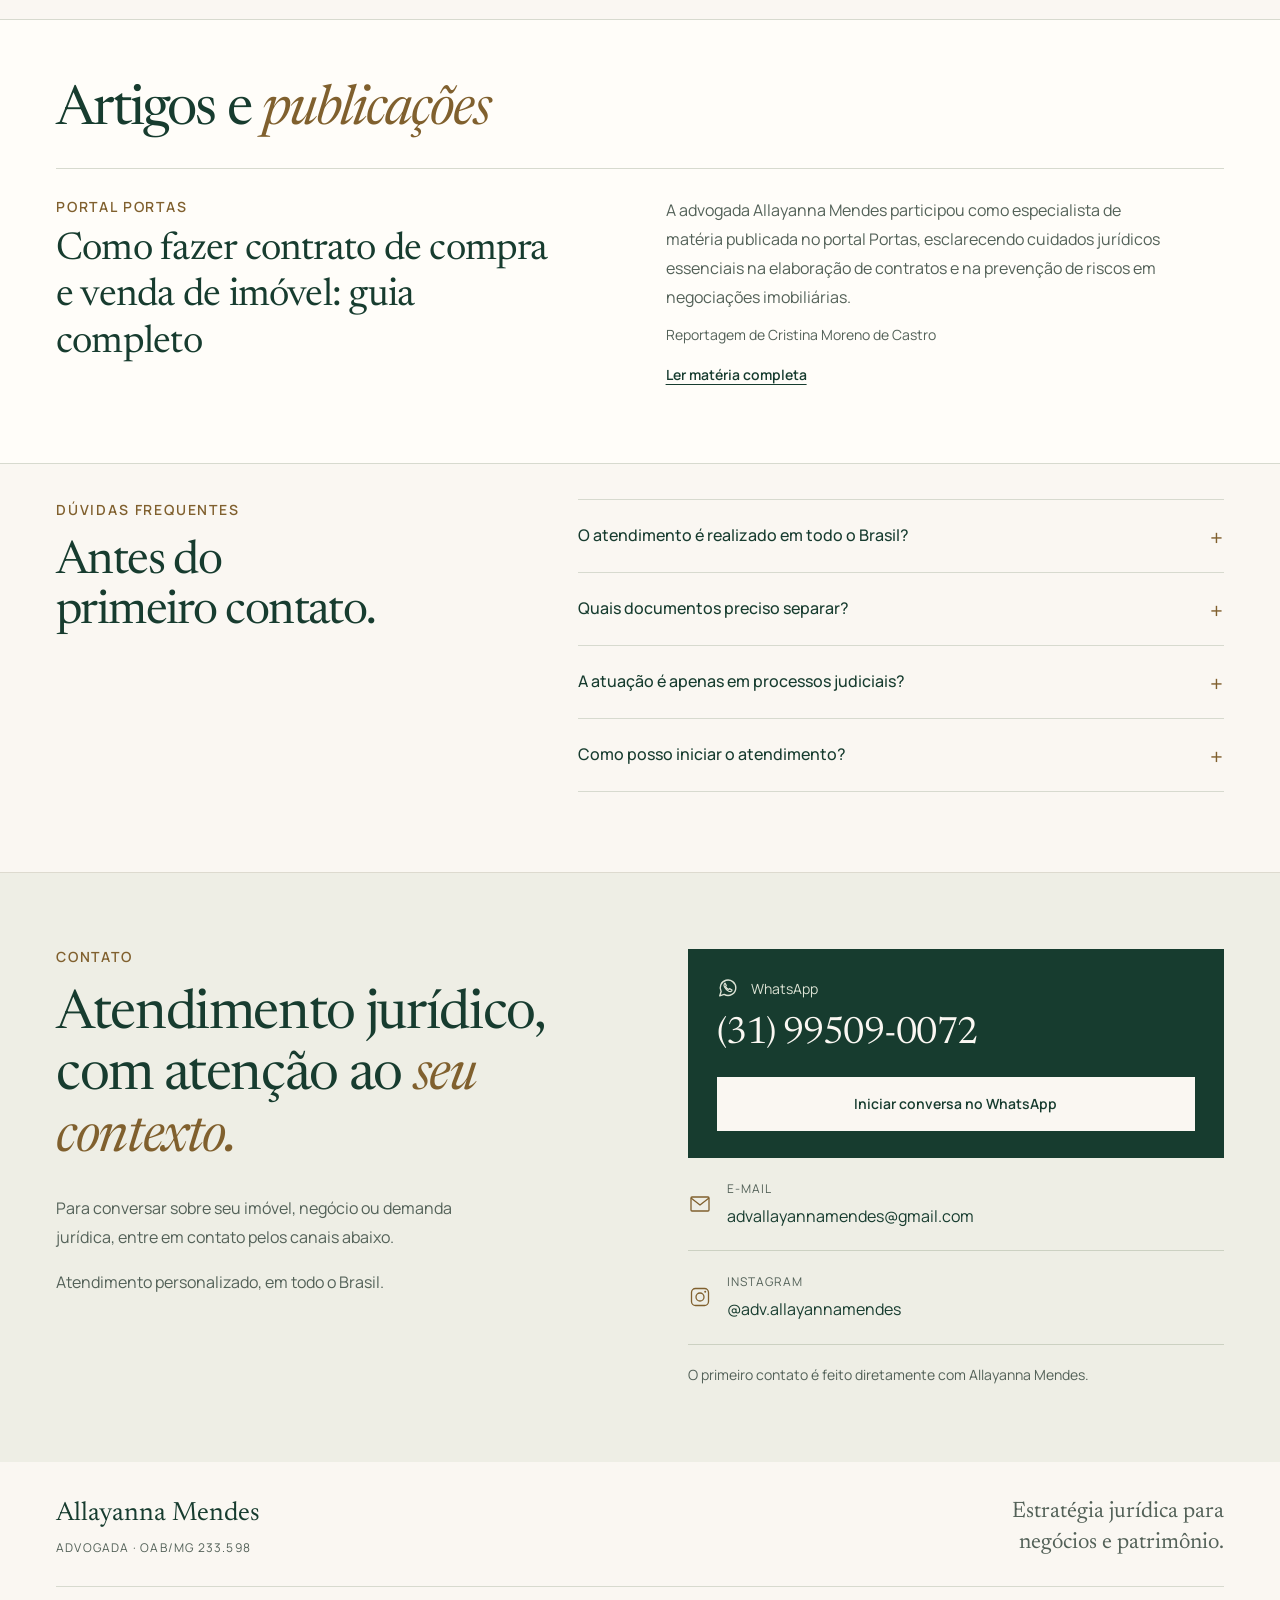
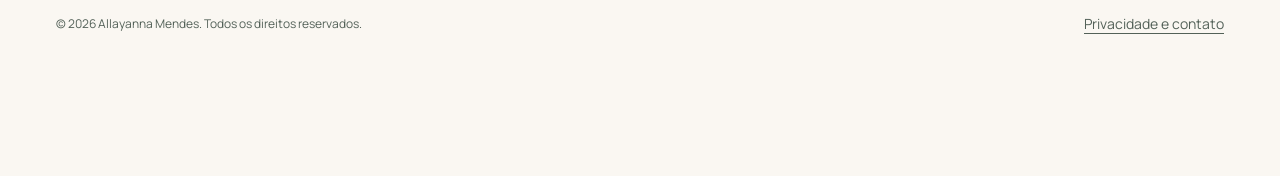
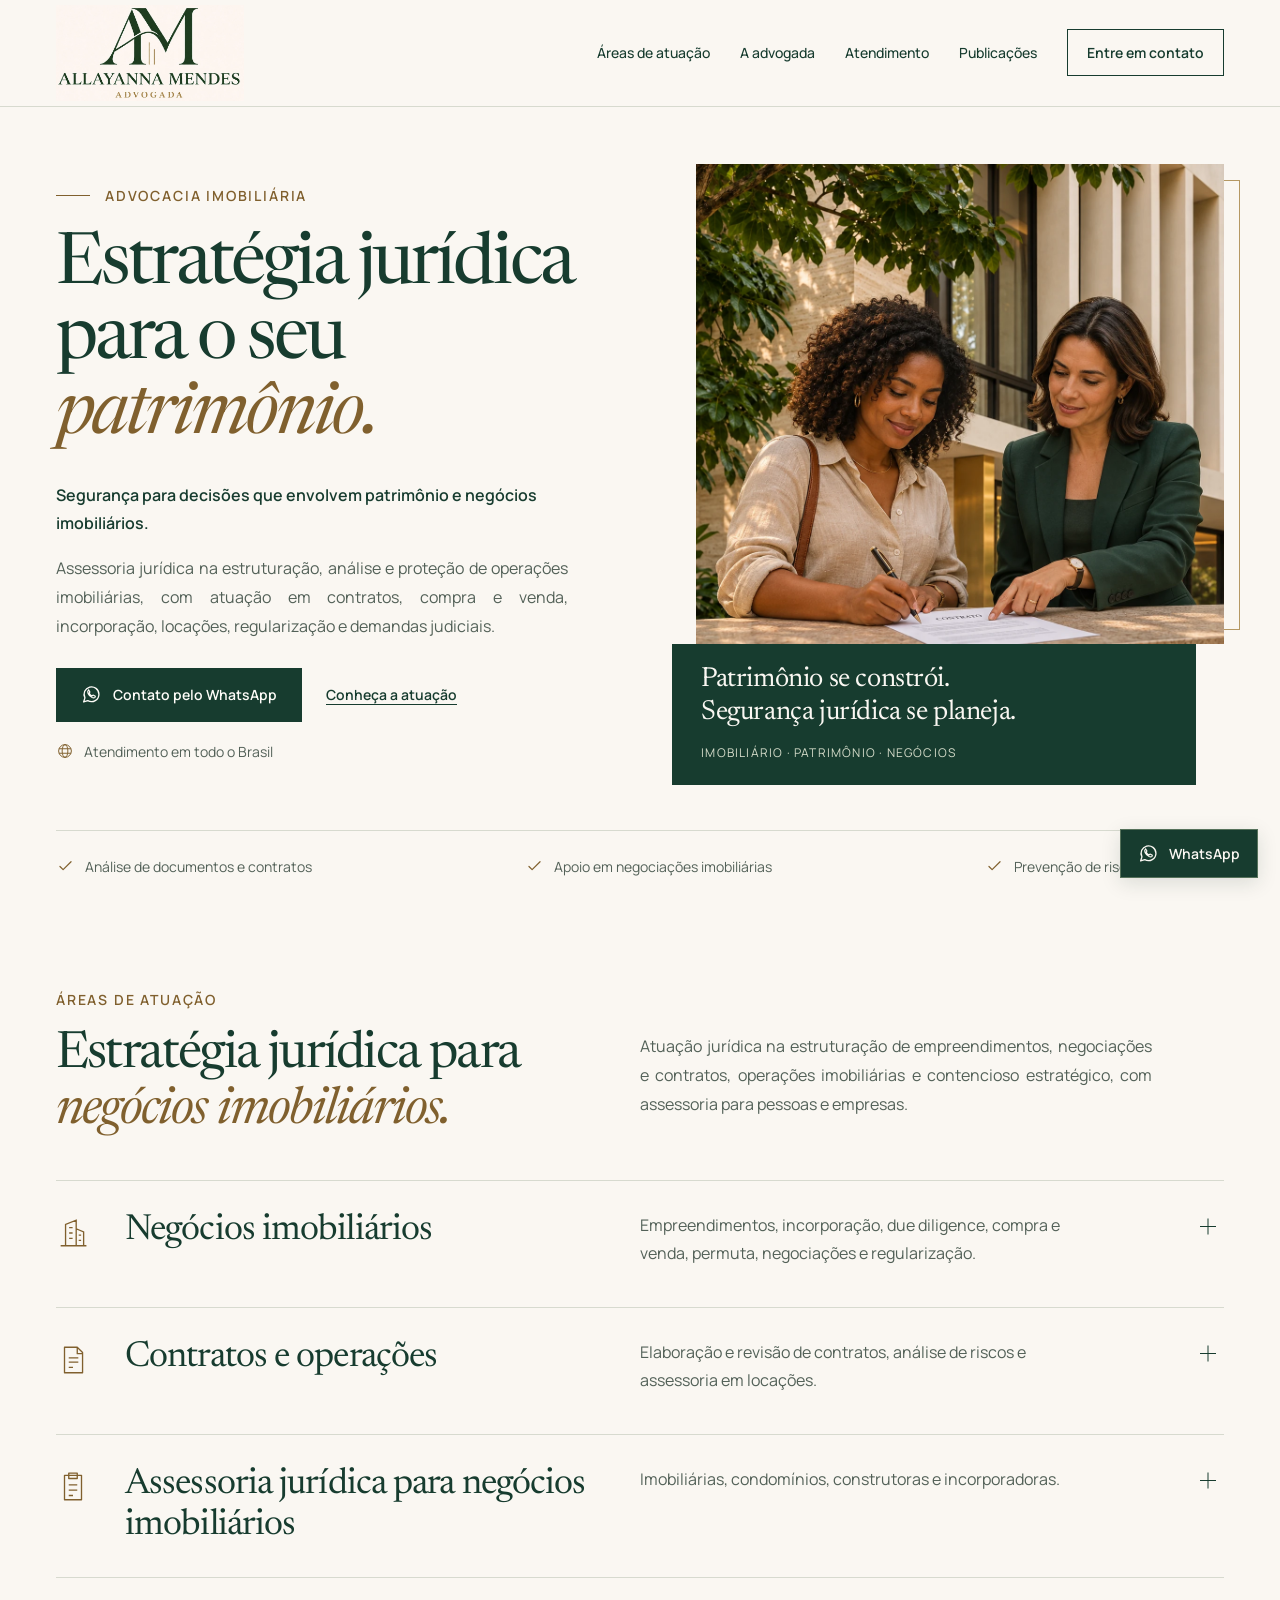
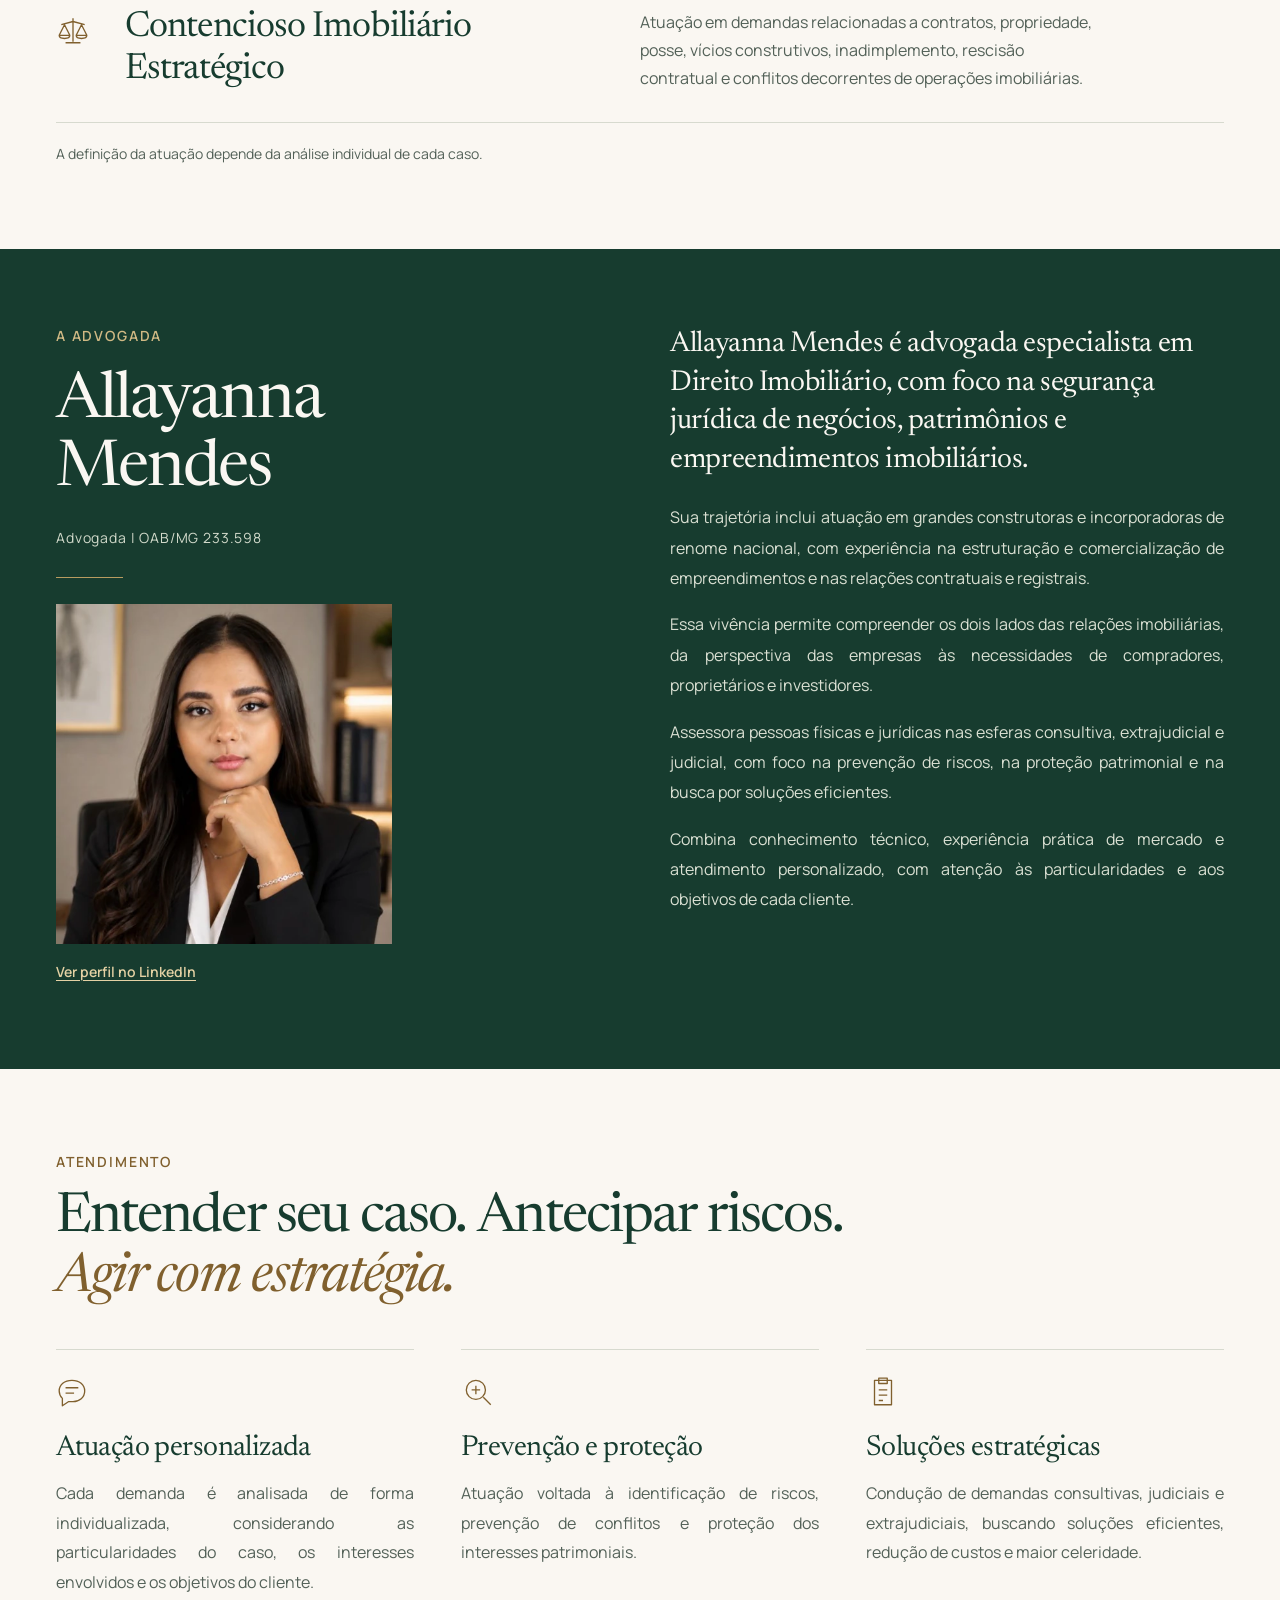
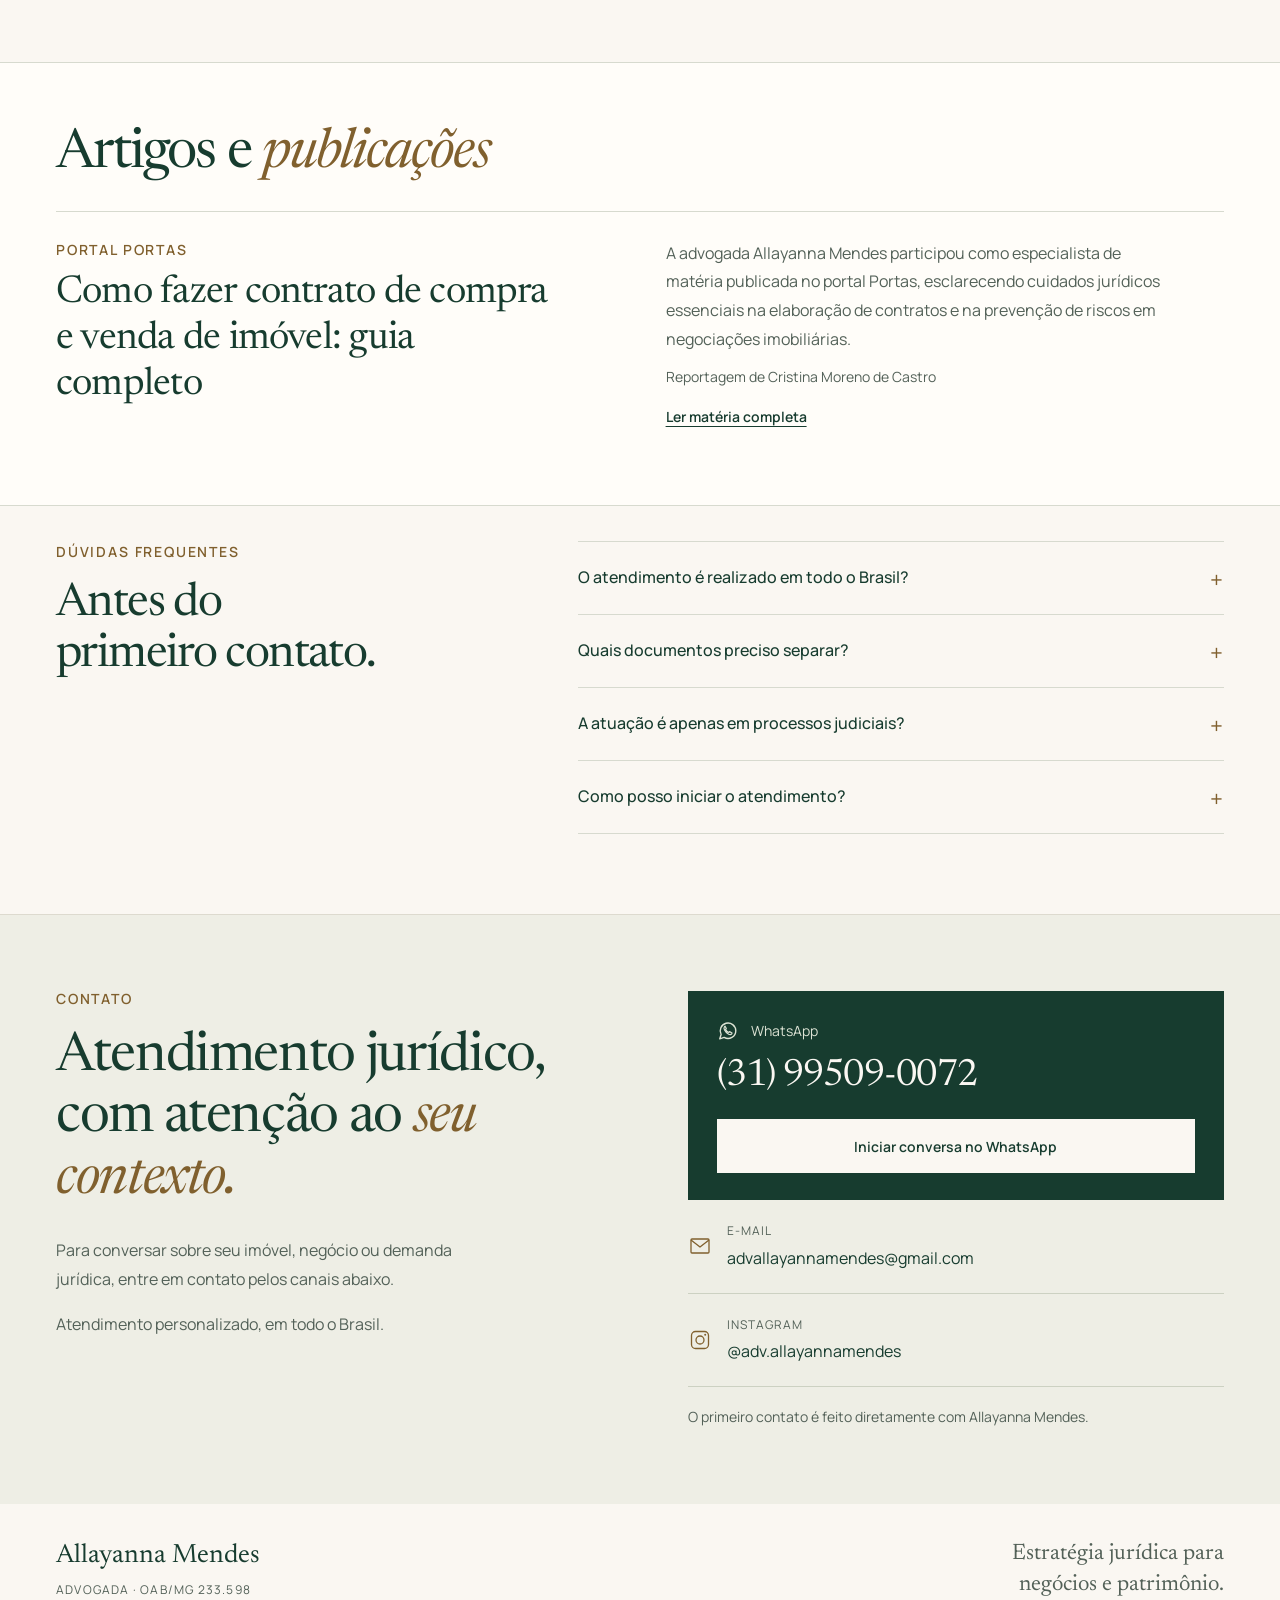
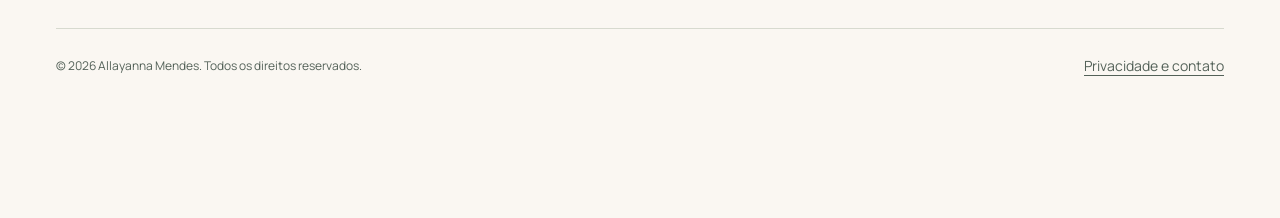
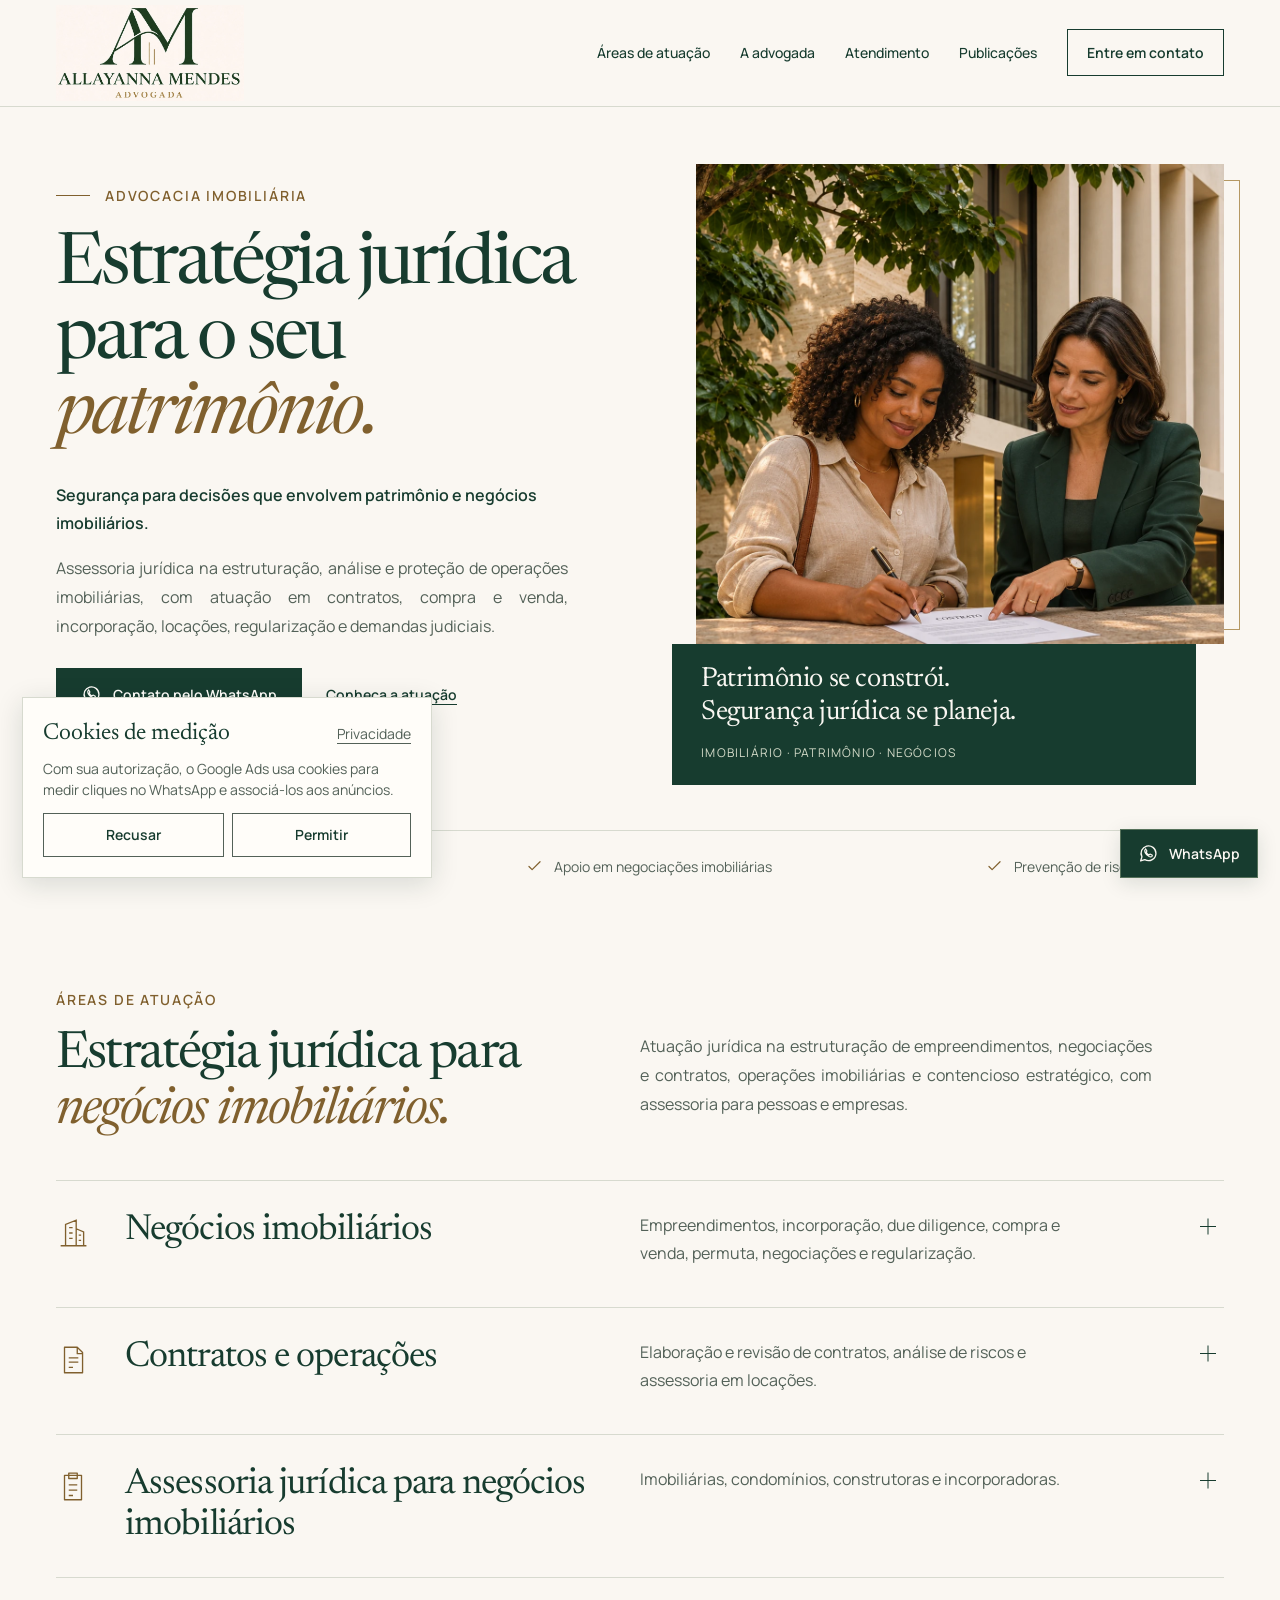
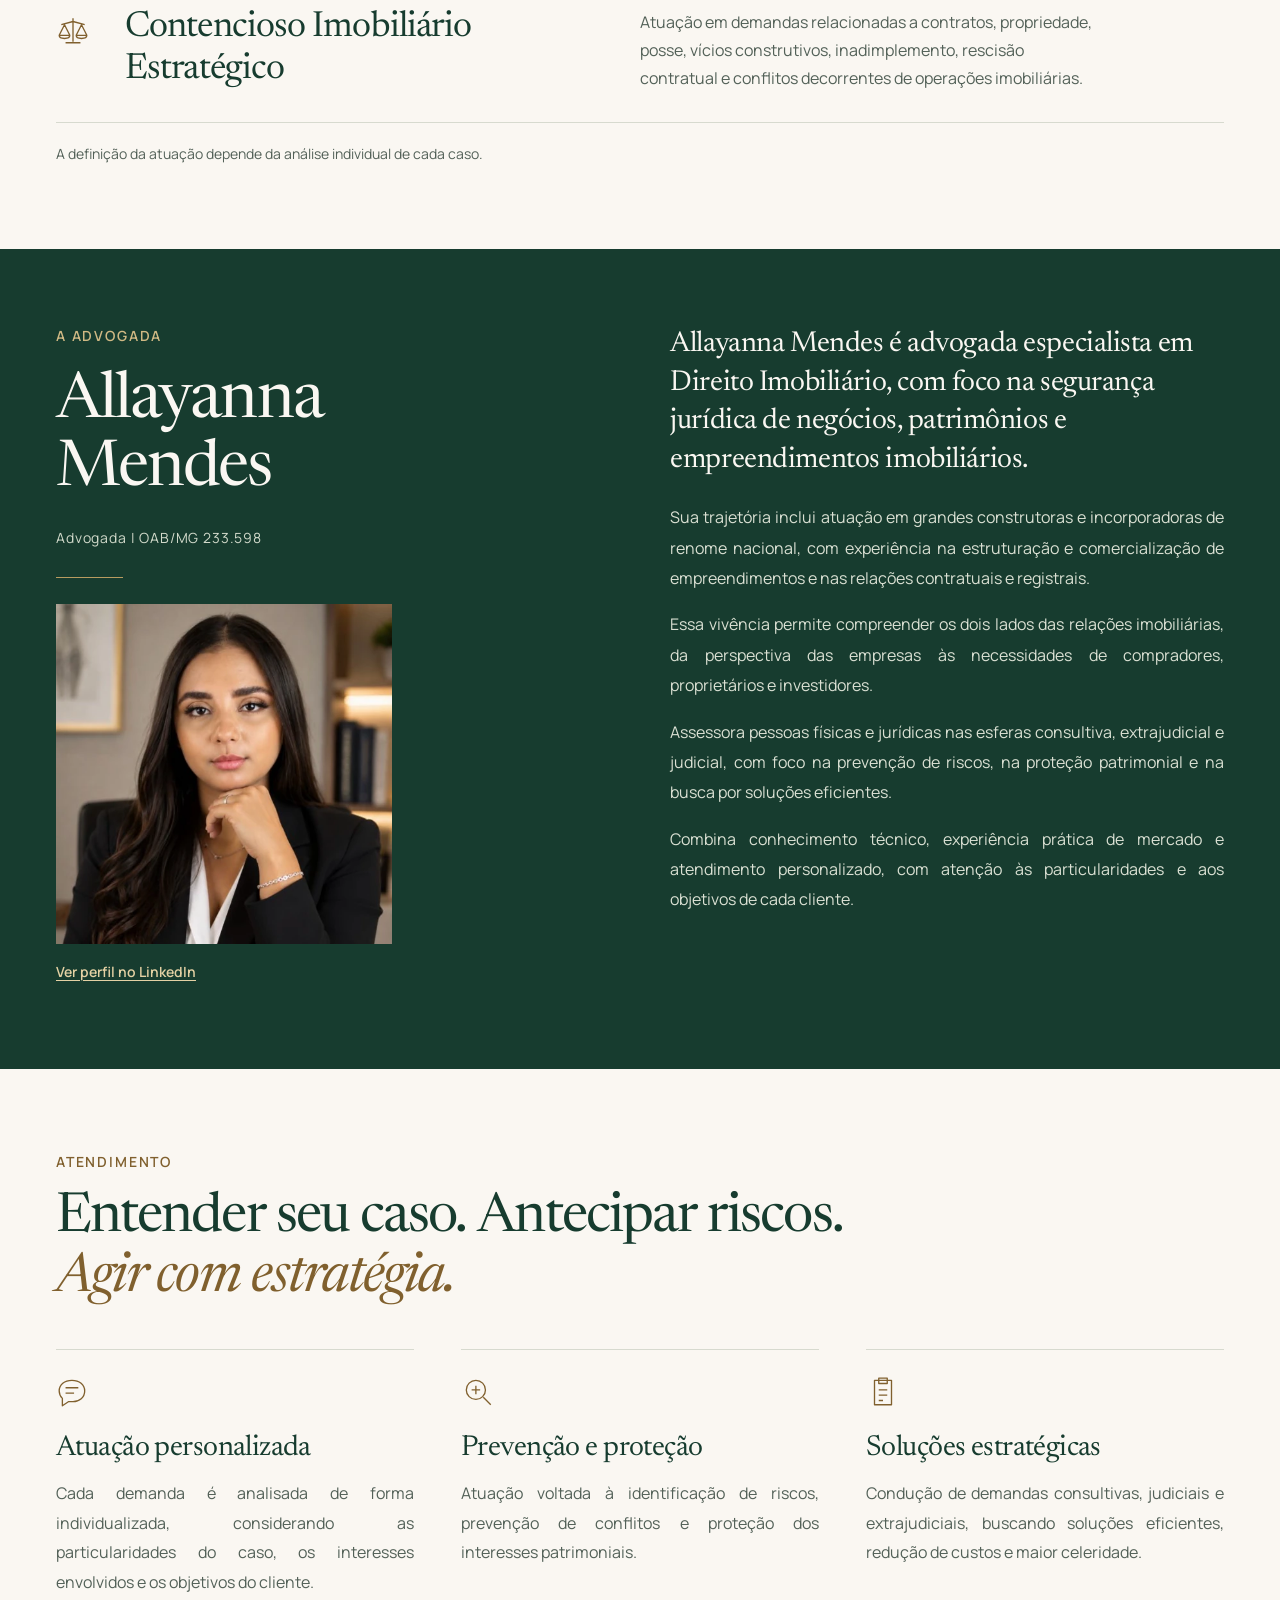
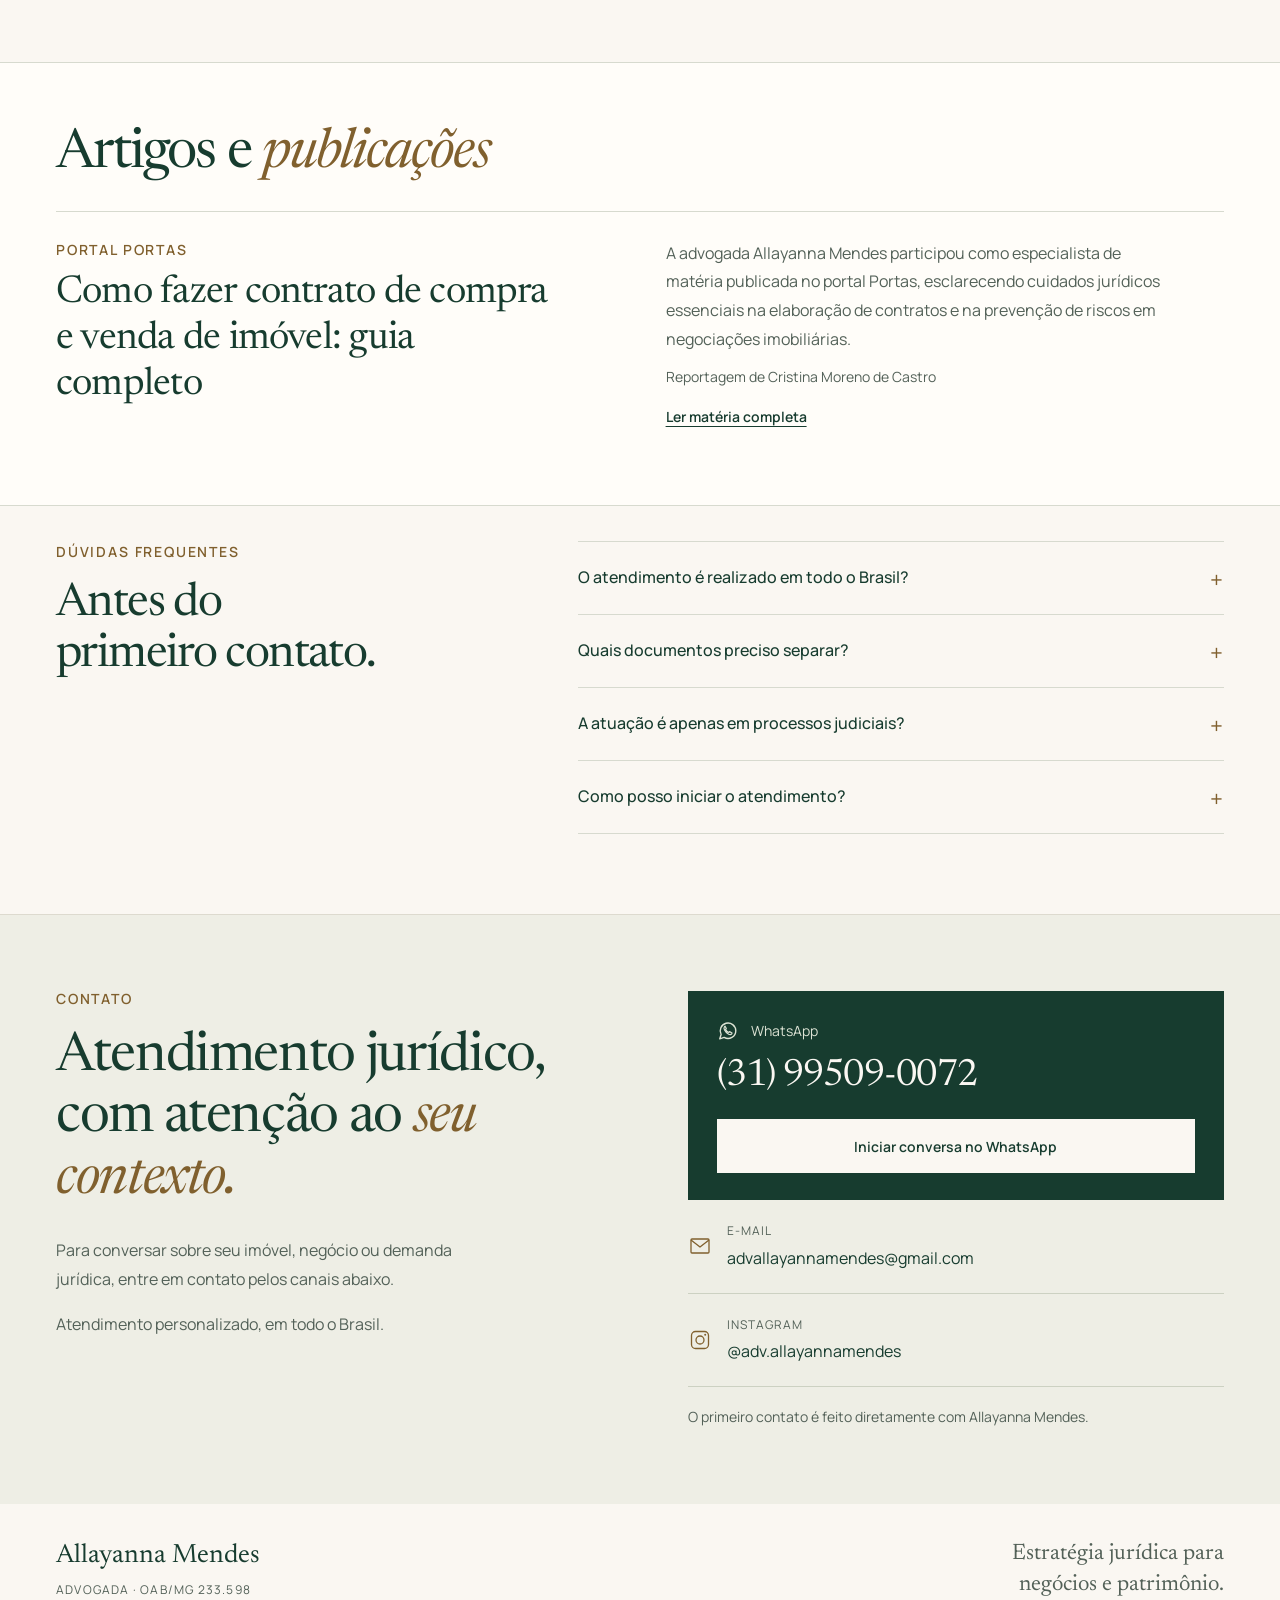
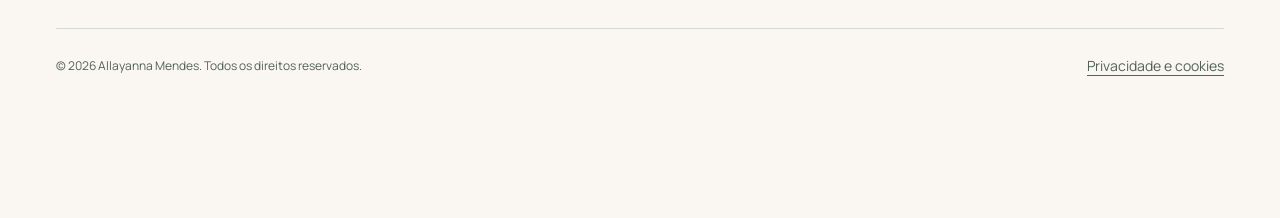
